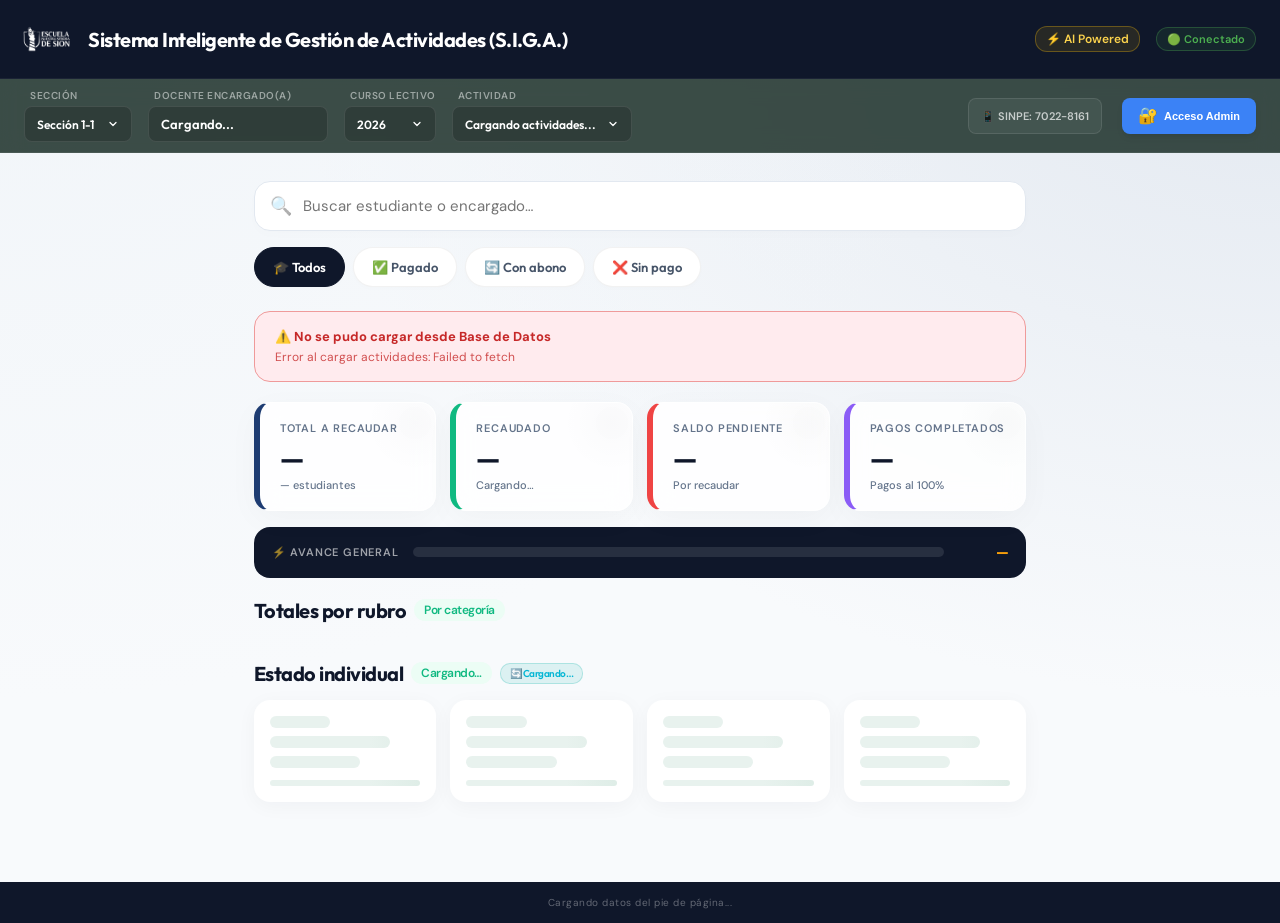
==== index.html @ 364fced4 "fix: Fix remaining corrupted Spanish strings using wildcard regex" ====
<!DOCTYPE html>
<html lang="es">
<head>
<meta charset="UTF-8">
<meta name="viewport" content="width=device-width, initial-scale=1.0, viewport-fit=cover">
<meta name="theme-color" content="#0f172a">
<title>SIGA — Sistema Inteligente de Gestión de Actividades</title>
<link rel="preconnect" href="https://fonts.googleapis.com">
<link href="https://fonts.googleapis.com/css2?family=Outfit:wght@300;400;500;600;700;800;900&family=DM+Sans:opsz,wght@9..40,400;9..40,500;9..40,600;9..40,700&family=JetBrains+Mono:wght@400;600&display=swap" rel="stylesheet">


<link rel='stylesheet' href='./css/main.css?v=2.0.16'>
<script src='https://accounts.google.com/gsi/client' async defer></script>
<script src='https://cdn.jsdelivr.net/npm/sweetalert2@11'></script>
<script src='./js/main.js?v=2.0.16' defer></script>
</head>
<body>

<!-- TEST MODE BANNER (hidden by default) -->
<div class="test-mode-banner" id="testModeBanner" style="display:none;">
  🧪 MODO PRUEBA ACTIVO — Los comprobantes se analizan pero NO se registran en la Base de Datos
</div>

<!-- COUNTDOWN -->
<div class="countdown-bar" id="countdownBar"></div>


<!-- TWO-TIER HEADER -->
<div class="header-two-tier">
  <!-- TOP BAR: Identity & Status -->
  <div class="header-top-bar">
    <div class="logo-wrap" style="display:flex;align-items:center;gap:10px;">
      <div class="logo-icon"><img src="escudo_white.png" alt="Sión" style="height:64px; object-fit:contain; margin-right:8px;"></div>
      <div style="display:flex; flex-direction:column; justify-content:center;">
        <div class="header-title" style="font-size:20px;font-weight:700;letter-spacing:-0.5px; white-space:nowrap; color:#fff;">Sistema Inteligente de Gestión de Actividades (S.I.G.A.)</div>
        
      </div>
    </div>
    <div class="header-top-right">
      <span class="meta-det" style="font-size:12px; font-weight:600; color:#FCD34D; background:rgba(255, 193, 7, 0.1); padding:4px 10px; border-radius:12px; border:1px solid rgba(255,193,7,0.3);">⚡ AI Powered</span>
      <div class="live-dot-new" id="liveDot" title="Conectado a Supabase">🟢 Conectado</div>
    </div>
  </div>
  </div>

  <!-- BOTTOM BAR: Filters & Action -->
  <div class="header-bottom-bar">
    <div class="filters-wrap">
      <div class="filter-group">
        <label>Sección</label>
        <select id="sagaSeccionSelect" onchange="changeSección(this.value)" class="saga-select">
          <option value="1-1">Sección 1-1</option>
          <option value="1-2">Sección 1-2</option>
          <option value="2-1">Sección 2-1</option>
          <option value="2-2">Sección 2-2</option>
          <option value="3-1">Sección 3-1</option>
          <option value="3-2">Sección 3-2</option>
          <option value="4-1">Sección 4-1</option>
          <option value="4-2">Sección 4-2</option>
          <option value="5-1">Sección 5-1</option>
          <option value="5-2">Sección 5-2</option>
          <option value="6-1">Sección 6-1</option>
          <option value="6-2">Sección 6-2</option>
        </select>
      </div>
      <div class="filter-group">
        <label>Docente Encargado(a)</label>
        <div class="saga-select" style="display:flex; align-items:center; min-width:180px; background:rgba(255,255,255,0.05); color:#fff; border:1px solid rgba(255,255,255,0.1); font-weight:600; font-size:13px; height: 36px; box-sizing: border-box; cursor:default;" id="headerDocenteText">
          Cargando...
        </div>
      </div>
      <div class="filter-group">
        <label>Curso Lectivo</label>
        <select id="sagaAnioSelect" onchange="changeAnio(this.value)" class="saga-select">
          <option value="2026">2026</option>
        </select>
      </div>
      <div class="filter-group">
        <label>Actividad</label>
        <select id="sigaActividadSelect" onchange="changeActividad(this.value)" class="saga-select" style="min-width: 180px;">
          <option value="">Cargando actividades...</option>
        </select>
      </div>
    </div>
    <div class="actions-wrap">
      <div class="sinpe-badge-new">📱 SINPE: 7022-8161</div>
      <button class="admin-btn" id="adminBtn" onclick="openAdminPanel()">
        ⚙️ Admin
        <span class="admin-badge-count" id="adminBadgeCount" style="display:none;">0</span>
      </button>
      <button class="google-login-btn" id="googleLoginBtn" onclick="openLoginModal()" style="display:flex; align-items:center; gap:6px; background:#3b82f6; color:#fff; font-weight:600; padding:0 16px; height:36px; box-sizing:border-box; border-radius:8px; border:none; cursor:pointer; box-shadow:0 4px 6px -1px rgba(0,0,0,0.1); transition:all 0.2s ease; margin-left:8px;">
        <span style="font-size:16px;">🔐</span>
        <span>Acceso Admin</span>
      </button>
    </div>
  </div>
</div>
<!-- MAIN -->
<div class="main">
  <div class="search-bar">
    <span class="search-icon">🔍</span>
    <input type="text" id="searchInput" placeholder="Buscar estudiante o encargado…"
           oninput="onSearch(this.value)" autocomplete="off" autocorrect="off" spellcheck="false">
    <button class="search-clear" id="searchClear" onclick="clearSearch()" aria-label="Borrar">✕</button>
  </div>
  <div class="filter-tabs">
    <div class="tab tab-all active" onclick="setTab('all')" id="tab-all">🎓 Todos</div>
    <div class="tab tab-paid"       onclick="setTab('paid')" id="tab-paid">✅ Pagado</div>
    <div class="tab tab-partial"    onclick="setTab('partial')" id="tab-partial">🔄 Con abono</div>
    <div class="tab tab-pending"    onclick="setTab('pending')" id="tab-pending">❌ Sin pago</div>
  </div>
  <div class="error-banner" id="errorBanner">
    <h4>⚠️ No se pudo cargar desde Base de Datos</h4>
    <p id="errorMsg">Error de conexión.</p>
  </div>
  <div class="kpi-row">
    <div class="kpi-card kpi-total"><div class="kpi-label">Total a recaudar</div><div class="kpi-value" id="kpi-total">—</div><div class="kpi-sub" id="kpi-total-sub">— estudiantes</div></div>
    <div class="kpi-card kpi-received"><div class="kpi-label">Recaudado</div><div class="kpi-value" id="kpi-received">—</div><div class="kpi-sub" id="kpi-pct">Cargando…</div></div>
    <div class="kpi-card kpi-pending"><div class="kpi-label">Saldo pendiente</div><div class="kpi-value" id="kpi-pending">—</div><div class="kpi-sub">Por recaudar</div></div>
    <div class="kpi-card kpi-count"><div class="kpi-label">Pagos completados</div><div class="kpi-value" id="kpi-count">—</div><div class="kpi-sub">Pagos al 100%</div></div>
  </div>
  <div class="progress-banner">
    <div class="progress-label">⚡ Avance general</div>
    <div class="progress-track"><div class="progress-fill" id="mainProgressFill" style="width:0%"></div></div>
    <div class="progress-pct" id="mainProgressPct">—</div>
  </div>
  <!-- BALANCE EGRESOS -->
  <div class="balance-egr-card" id="balanceEgrCard" style="display:none;">
    <div class="balance-egr-header">
      <span class="balance-egr-title" id="balanceEgrTitle">💰 Balance del Festival</span>
      <button class="balance-egr-btn" onclick="openEgresosModal()">📋 Ver detalle</button>
    </div>
    <div class="balance-egr-grid">
      <div class="balance-egr-item"><div class="bei-label">Recaudado</div><div class="bei-val green" id="egr-recaudado">—</div></div>
      <div class="balance-egr-item"><div class="bei-label">Gastado</div><div class="bei-val red" id="egr-gastado">—</div></div>
      <div class="balance-egr-item"><div class="bei-label">Saldo</div><div class="bei-val teal" id="egr-saldo">—</div></div>
    </div>
    <div id="egr-cats-public"></div>
  </div>
  <div class="section-title" style="margin-top:4px;">
    Totales por rubro
    <span class="count-badge" id="rubros-badge">Por categoría</span>
  </div>
  <div id="rubrosGrid" class="rubros-grid"></div>
  <div class="section-title">
    Estado individual
    <span class="count-badge" id="resultCount">Cargando…</span>
    <span class="updated-badge" id="updatedBadge" onclick="loadData()" title="Click para actualizar">🔄 Cargando…</span>
  </div>
  <div class="student-grid" id="studentGrid">
    <div class="skeleton"><div class="skel-line w40"></div><div class="skel-line w80"></div><div class="skel-line w60"></div><div class="skel-bar"></div></div>
    <div class="skeleton"><div class="skel-line w40"></div><div class="skel-line w80"></div><div class="skel-line w60"></div><div class="skel-bar"></div></div>
    <div class="skeleton"><div class="skel-line w40"></div><div class="skel-line w80"></div><div class="skel-line w60"></div><div class="skel-bar"></div></div>
    <div class="skeleton"><div class="skel-line w40"></div><div class="skel-line w80"></div><div class="skel-line w60"></div><div class="skel-bar"></div></div>
  </div>
</div>

<div class="footer" id="footerText">Cargando datos del pie de página...</div>

<!-- STUDENT MODAL -->
<div class="modal-overlay" id="modalOverlay" onclick="closeModalOnBg(event)">
  <div class="modal" id="modal">
    <div class="modal-header">
      <div class="modal-handle"></div>
      <button class="modal-close" onclick="closeModal()">✕</button>
      <div class="modal-num" id="m-num">Estudiante #01</div>
      <div class="modal-name" id="m-name">Nombre</div>
      <div id="m-extra-details" style="font-size:11px;color:rgba(255,255,255,0.7);margin-top:-4px;margin-bottom:6px;display:flex;gap:15px;flex-wrap:wrap;">
        <span id="m-cedula">Cédula: -</span>
        <span id="m-dob">Nacimiento: -</span>
      </div>
      <div class="modal-parents" id="m-parents" style="margin-bottom:14px;">Padres</div>
      <div class="modal-status-row">
        <span class="modal-pill" id="m-pill">Estado</span>
        <span class="modal-pct-text" id="m-pct-text">0%</span>
      </div>
    </div>
    <div class="modal-body" id="modalBody">
      <!-- Tarjeta de Saldo a Favor -->
      <div id="m-excess-card" style="display:none; background:rgba(6,182,212,0.08); border:1.5px solid #fbbf24; border-radius:12px; padding:12px 16px; margin-bottom:16px; align-items:center; gap:12px; box-shadow:0 4px 12px rgba(245,158,11,0.05);">
        <span style="font-size:22px;">💰</span>
        <div style="flex:1;">
          <div style="font-size:11px; font-weight:700; text-transform:uppercase; letter-spacing:0.5px; color:#0891b2; margin-bottom:2px;">Saldo a favor</div>
          <div style="font-family:'Outfit',sans-serif; font-size:16px; font-weight:700; color:#d97706;" id="m-excess-value">₡ 0</div>
        </div>
      </div>
      <div class="amounts-grid">
        <div class="amount-card total-card"><div class="amount-card-label">Cuota Total</div><div class="amount-card-value" id="m-total">₡ 0</div></div>
        <div class="amount-card paid-card"><div class="amount-card-label">Abonado</div><div class="amount-card-value" id="m-paid">₡ 0</div></div>
        <div class="amount-card pend-card"><div class="amount-card-label">Pendiente</div><div class="amount-card-value" id="m-pend">₡ 0</div></div>
      </div>
      <div class="modal-progress-wrap">
        <div class="modal-progress-label"><span>Progreso de pago</span><span id="m-pct-big">0%</span></div>
        <div class="modal-progress-track"><div class="modal-progress-fill" id="m-fill" style="width:0%"></div></div>
      </div>
      <div class="section-subtitle">🏷️ Participación</div>
      <div class="tags-row" id="m-tags"></div>
      <div class="section-subtitle">📊 Desglose de cuota</div>
      <div class="desglose-grid" id="m-desglose"></div>
      <!-- COMMENT -->
      <div class="comment-box" id="m-comment-box" style="display:none;">
        <div class="comment-label">📝 Observación</div>
        <div class="comment-text" id="m-comment-text"></div>
        <textarea class="comment-textarea" id="m-comment-textarea" placeholder="Escribir observación…"></textarea>
        <button class="comment-save-btn" id="m-comment-save-btn" onclick="saveComment()">💾 Guardar observación</button>
      </div>
      <div class="section-subtitle">💳 Historial de abonos</div>
      <div class="payments-list" id="m-payments"></div>
      <!-- UPLOAD SECTION -->
      <div class="upload-section" id="m-upload-section">
        <div class="section-subtitle">📤 Subir comprobante</div>
        <div class="test-toggle">
          <input type="checkbox" id="testModeCheck" onchange="toggleTestMode(this.checked)">
          <label for="testModeCheck">Modo prueba (no registra en SIGA)</label>
        </div>
        <div id="upload-ui">
          <div class="upload-zone" id="uploadZone" onclick="document.getElementById('uploadInput').click()" ondragover="handleDragOver(event)" ondrop="handleDrop(event)">
            <div class="upload-icon">📷</div>
            <div class="upload-text">Tocar para seleccionar imagen</div>
            <div class="upload-sub">JPG, PNG, WEBP, HEIC · Máx 10MB</div>
          </div>
          <input type="file" id="uploadInput" class="upload-input" accept="image/jpeg,image/jpg,image/png,image/webp,image/heic" onchange="handleFileSelect(this)">
          <div class="upload-preview" id="uploadPreview">
            <img id="uploadPreviewImg" src="" alt="Preview">
            <div class="upload-preview-name" id="uploadPreviewName"></div>
          </div>
          <button class="btn-main upload-btn" id="uploadBtn" onclick="uploadComprobante('abono')" style="display:none;margin-top:8px;">
            📤 Registrar como Pago
          </button>
          <button class="btn-main upload-btn" id="uploadDevBtn" onclick="uploadComprobante('devolucion')" style="display:none;margin-top:8px;background:#f59e0b;border-color:#fbbf24;">
            💸 Registrar como Devolución
          </button>
        </div>
        <div id="processing-ui" style="display:none;">
          <div class="processing-box">
            <div class="processing-spinner">⚙️</div>
            <div class="processing-title">Procesando comprobante…</div>
            <div id="processing-steps"></div>
          </div>
        </div>
        <div id="result-ui" style="display:none;"></div>
      </div>
      <!-- BUTTONS -->
      <div id="m-btn-paid-complete" class="btn-paid-complete" style="display:none;">✅ Pago completado — gracias</div>
      <div id="m-btn-in-review" class="btn-in-review" style="display:none;">⏳ Comprobante en revisión…</div>
      <button class="btn-main" id="m-whatsapp" onclick="sendWhatsApp()" style="display:none;">
        📱 Copiar mensaje de recordatorio para WhatsApp
      </button>
    </div>
  </div>
</div>

<!-- ADMIN PANEL -->
<div class="admin-panel-overlay" id="adminPanelOverlay">
  <div class="admin-panel">
    <div class="admin-panel-header">
      <button class="admin-panel-close" onclick="closeAdminPanel()">✕</button>
      <div class="admin-panel-title">Panel de Administración</div>
      <div class="admin-panel-sub" id="adminUserEmail">Festival Sión 2026</div>
      
      <div class="admin-tabs" style="display:flex; flex-wrap:wrap; gap:5px; justify-content:center; margin-bottom:20px;">
        <div class="admin-tab active" onclick="setAdminTab('pending')" id="atab-pending" style="padding:8px 12px; font-size:12px;">📋 Pendientes <span id="pending-count-badge"></span></div>
        <div class="admin-tab" onclick="setAdminTab('history')" id="atab-history" style="padding:8px 12px; font-size:12px;">📖 Historial</div>
        <div class="admin-tab" onclick="setAdminTab('reports')" id="atab-reports" style="padding:8px 12px; font-size:12px;">📊 Resumen/Ingresos</div>
        <div class="admin-tab" onclick="setAdminTab('rejected')" id="atab-rejected" style="padding:8px 12px; font-size:12px;">❌ Rechazados</div>
        <div class="admin-tab" onclick="setAdminTab('egresos')" id="atab-egresos" style="padding:8px 12px; font-size:12px;">💸 Egresos</div>
        <div class="admin-tab" onclick="setAdminTab('settings')" id="atab-settings" style="padding:8px 12px; font-size:12px; background:#4a148c; color:white;">⚙️ Config. Actividades</div>
      </div>
  
    </div>
    <div class="admin-panel-body">
      <div id="admin-pending-view">
        <div id="auto-approved-section"></div>
        <div id="pending-list"><div class="admin-loading"><div class="admin-dots"><span></span><span></span><span></span></div></div></div>
      </div>
      <div id="admin-history-view" style="display:none;">
        <div id="history-list"><div class="admin-loading"><div class="admin-dots"><span></span><span></span><span></span></div></div></div>
      </div>
      
      <div id="admin-reports-view" style="display:none;">
        <div class="kpi-container" style="display:flex; gap:10px; margin-bottom:20px; flex-wrap:wrap;">
           <div style="flex:1; background:var(--bg-card); padding:15px; border-radius:10px; border-left:4px solid #4CAF50; text-align:center;">
             <div style="font-size:11px; color:#aaa;">Total Recaudado</div>
             <div id="kpi-recaudado" style="font-size:20px; font-weight:bold; color:#4CAF50;">₡0</div>
           </div>
           <div style="flex:1; background:var(--bg-card); padding:15px; border-radius:10px; border-left:4px solid #FF9800; text-align:center;">
             <div style="font-size:11px; color:#aaa;">Total Pendiente</div>
             <div id="kpi-pendiente" style="font-size:20px; font-weight:bold; color:#FF9800;">₡0</div>
           </div>
           <div style="flex:1; background:var(--bg-card); padding:15px; border-radius:10px; border-left:4px solid #F44336; text-align:center;">
             <div style="font-size:11px; color:#aaa;">Total Egresos</div>
             <div id="kpi-egresos" style="font-size:20px; font-weight:bold; color:#F44336;">₡0</div>
           </div>
        </div>
        <div class="section-title">📊 Reportes Detallados</div>
  
        <div id="reports-content"></div>
      </div>
      <div id="admin-rejected-view" style="display:none;">
        <div id="rejected-list"></div>
      </div>
      <div id="admin-egresos-view" style="display:none;">
        <div id="egresos-admin-content"></div>
      </div>
      <div id="admin-bulk-view" style="display:none; padding: 20px;">
        <h3 style="margin-top:0;color:#fff;">📥 Carga Masiva de Alumnos (SAGA)</h3>
        <p style="color:#aaa;font-size:13px;margin-bottom:15px;line-height:1.4;">
          Copia las columnas de tu Excel de estudiantes y pégalas en el cuadro de texto. El sistema detectará automáticamente el Número de lista, Nombre, Género (niño/niña) y si tiene hermanos (sí/no).
        </p>
        <div style="margin-bottom:15px;">
          <textarea id="bulkImportText" placeholder="Ejemplo de formato:&#10;1	Alvarado Guevara, Miguel	niño	no&#10;2	Mora, María	niña	sí" style="width:100%;height:150px;background:#151515;color:#fff;border:1px solid #333;border-radius:6px;padding:10px;font-family:monospace;font-size:12px;outline:none;resize:vertical;"></textarea>
        </div>
        <div style="display:flex;gap:10px;margin-bottom:20px;">
          <button class="btn btn-success" onclick="parseBulkStudents()" style="background:#28a745;color:#fff;padding:0 16px; height:36px; box-sizing:border-box;border:none;border-radius:6px;cursor:pointer;font-weight:bold;font-size:13px;">👁️ Procesar Lista</button>
          <button class="btn btn-secondary" onclick="document.getElementById('bulkImportText').value=''; document.getElementById('bulkPreviewContainer').style.display='none';" style="background:#555;color:#fff;padding:0 16px; height:36px; box-sizing:border-box;border:none;border-radius:6px;cursor:pointer;font-weight:bold;font-size:13px;">Limpiar</button>
        </div>
        
        <div id="bulkPreviewContainer" style="display:none;">
          <h4 style="color:#fff;margin-top:0;margin-bottom:10px;">Estudiantes Detectados (<span id="bulkCountSpan">0</span>)</h4>
          <div style="max-height:200px;overflow-y:auto;border:1px solid #333;border-radius:6px;background:#111;margin-bottom:15px;">
            <table style="width:100%;border-collapse:collapse;color:#fff;font-size:12px;text-align:left;">
              <thead>
                <tr style="background:#222;border-bottom:1px solid #333;">
                  <th style="padding:6px 10px;">N°</th>
                  <th style="padding:6px 10px;">Nombre</th>
                  <th style="padding:6px 10px;">Género</th>
                  <th style="padding:6px 10px;">Hermano</th>
                </tr>
              </thead>
              <tbody id="bulkPreviewTbody"></tbody>
            </table>
          </div>
          <button class="btn btn-success" onclick="submitBulkImport()" style="background:#007bff;color:#fff;padding:10px 20px;border:none;border-radius:6px;cursor:pointer;font-weight:bold;font-size:14px;width:100%;">💾 Confirmar y Registrar en SAGA</button>
        </div>
      </div>
      
      <!-- CRONOGRAMA EDITOR VIEW -->
      <div id="admin-milestones-view" style="display:none; padding: 20px; color:#2c3e50;">
        <h3 style="margin-top:0;color:#0f172a;font-family:'Outfit',sans-serif;font-weight:700;">🎪 Configurar Cronograma (Cintillo Rojo)</h3>
        <p style="color:#64748b;font-size:13px;margin-bottom:15px;line-height:1.4;">
          Configura los hitos y fechas límite de cuenta regresiva para esta actividad. Si la lista está vacía o todos los hitos están en el pasado, el cintillo rojo se ocultará automáticamente.
        </p>
        <div id="milestonesEditorContainer" style="display:flex;flex-direction:column;gap:10px;margin-bottom:20px;"></div>
        <button class="btn-main" onclick="addMilestoneRow()" style="background:#0f172a;color:#fff;border:none;border-radius:10px;padding:0 16px; height:36px; box-sizing:border-box;cursor:pointer;font-weight:bold;font-size:13px;display:inline-flex;align-items:center;gap:6px;min-height:auto;width:auto;margin-bottom:20px;">➕ Agregar Hito</button>
        <button class="btn-main" onclick="saveMilestones()" style="background:#10b981;color:#fff;border:none;border-radius:10px;padding:12px;cursor:pointer;font-weight:bold;font-size:14px;width:100%;">💾 Guardar Cambios en Base de Datos</button>
      </div>
      
      <!-- AJUSTES (SETTINGS) VIEW -->
      <div id="admin-settings-view" style="display:none; padding: 20px; color:#2c3e50; font-family:'DM Sans',sans-serif;">
        <h3 style="margin-top:0;color:#0f172a;font-family:'Outfit',sans-serif;font-weight:700;margin-bottom:10px;">⚙️ Ajustes del Sistema</h3>
        <p style="color:#64748b;font-size:13px;margin-bottom:20px;line-height:1.4;">
          Configura y crea nuevas secciones de alumnos o da de alta actividades con cuotas personalizadas.
        </p>
        
        <div style="display:grid; grid-template-columns:1fr; gap:24px; margin-bottom:20px;">
          
          <!-- TARJETA SECCIONES -->
          <div style="background:#fff; border:1px solid #e2e8f0; border-radius:16px; padding:20px; box-shadow:0 4px 12px rgba(15,23,42,0.02);">
            <h4 style="margin-top:0;color:#0f172a;font-family:'Outfit',sans-serif;font-weight:700;margin-bottom:15px;display:flex;align-items:center;gap:8px;">🏫 Crear o Actualizar Sección</h4>
            
            <div style="display:flex; flex-direction:column; gap:12px;">
              <div style="display:grid; grid-template-columns:1fr 1fr; gap:12px;">
                <div style="display:flex; flex-direction:column; gap:4px;">
                  <label style="font-size:11px; font-weight:600; color:#475569; text-transform:uppercase;">Nombre Sección</label>
                  <input type="text" id="set-sec-nombre" placeholder="Ej: 1-3" style="padding:10px; border:1px solid #e2e8f0; border-radius:10px; font-size:13px; outline:none;">
                </div>
                <div style="display:flex; flex-direction:column; gap:4px;">
                  <label style="font-size:11px; font-weight:600; color:#475569; text-transform:uppercase;">Año Escolar</label>
                  <select id="set-sec-year" style="padding:10px; border:1px solid #e2e8f0; border-radius:10px; font-size:13px; outline:none; background:white;"></select>
                </div>
              </div>
              
              <div style="display:flex; flex-direction:column; gap:4px;">
                <label style="font-size:11px; font-weight:600; color:#475569; text-transform:uppercase;">Nombre completo del Docente</label>
                <input type="text" id="set-sec-docente" placeholder="Ej: '+currentDocente+'" style="padding:10px; border:1px solid #e2e8f0; border-radius:10px; font-size:13px; outline:none;">
              </div>
              
              <div style="display:grid; grid-template-columns:1fr 1fr; gap:12px;">
                <div style="display:flex; flex-direction:column; gap:4px;">
                  <label style="font-size:11px; font-weight:600; color:#475569; text-transform:uppercase;">SINPE Principal</label>
                  <input type="text" id="set-sec-sinpe-p" placeholder="8 dígitos" style="padding:10px; border:1px solid #e2e8f0; border-radius:10px; font-size:13px; outline:none;">
                </div>
                <div style="display:flex; flex-direction:column; gap:4px;">
                  <label style="font-size:11px; font-weight:600; color:#475569; text-transform:uppercase;">SINPE Secundario (Opcional)</label>
                  <input type="text" id="set-sec-sinpe-s" placeholder="8 dígitos" style="padding:10px; border:1px solid #e2e8f0; border-radius:10px; font-size:13px; outline:none;">
                </div>
              </div>
              
              <div style="display:flex; flex-direction:column; gap:4px;">
                <label style="font-size:11px; font-weight:600; color:#475569; text-transform:uppercase;">Titular de la cuenta</label>
                <input type="text" id="set-sec-sinpe-titular" placeholder="Ej: María Mora" style="padding:10px; border:1px solid #e2e8f0; border-radius:10px; font-size:13px; outline:none;">
              </div>
              
              <button class="btn-main" onclick="saveSección()" style="background:#0f172a; color:#fff; border:none; border-radius:10px; padding:12px; cursor:pointer; font-weight:bold; font-size:13px; margin-top:8px; width:100%;">💾 Guardar Sección</button>
            </div>
          </div>
          
          <!-- TARJETA ACTIVIDADES -->
          <div style="background:#fff; border:1px solid #e2e8f0; border-radius:16px; padding:20px; box-shadow:0 4px 12px rgba(15,23,42,0.02);">
            <h4 style="margin-top:0;color:#0f172a;font-family:'Outfit',sans-serif;font-weight:700;margin-bottom:15px;display:flex;align-items:center;gap:8px;">🎉 Crear Nueva Actividad</h4>
            
            <div style="display:flex; flex-direction:column; gap:12px;">
              <div style="display:grid; grid-template-columns:1fr 1fr; gap:12px;">
                <div style="display:flex; flex-direction:column; gap:4px;">
                  <label style="font-size:11px; font-weight:600; color:#475569; text-transform:uppercase;">Nombre de Actividad</label>
                  <input type="text" id="set-act-nombre" placeholder="Ej: Festival Sión 2027" style="padding:10px; border:1px solid #e2e8f0; border-radius:10px; font-size:13px; outline:none;">
                </div>
                <div style="display:flex; flex-direction:column; gap:4px;">
                  <label style="font-size:11px; font-weight:600; color:#475569; text-transform:uppercase;">Año Escolar</label>
                  <select id="set-act-year" style="padding:10px; border:1px solid #e2e8f0; border-radius:10px; font-size:13px; outline:none; background:white;"></select>
                </div>
              </div>
              
              <div style="display:flex; flex-direction:column; gap:6px;">
                <label style="font-size:11px; font-weight:600; color:#475569; text-transform:uppercase;">Asociación</label>
                <div style="display:flex; gap:16px; font-size:13px;">
                  <label style="display:flex; align-items:center; gap:6px; cursor:pointer;">
                    <input type="radio" name="set-act-asoc" value="global" checked onclick="toggleActAsoc('global')"> Global (Todas las secciones)
                  </label>
                  <label style="display:flex; align-items:center; gap:6px; cursor:pointer;">
                    <input type="radio" name="set-act-asoc" value="seccion" onclick="toggleActAsoc('seccion')"> Específica de una sección
                  </label>
                </div>
              </div>
              
              <div id="set-act-seccion-wrap" style="display:none; flex-direction:column; gap:4px;">
                <label style="font-size:11px; font-weight:600; color:#475569; text-transform:uppercase;">Seleccionar Sección</label>
                <select id="set-act-seccion" style="padding:10px; border:1px solid #e2e8f0; border-radius:10px; font-size:13px; outline:none; background:white;"></select>
              </div>
              
              <div style="display:flex; flex-direction:column; gap:6px;">
                <label style="font-size:11px; font-weight:600; color:#475569; text-transform:uppercase;">Esquema de Cobro</label>
                <div style="display:flex; gap:16px; font-size:13px;">
                  <label style="display:flex; align-items:center; gap:6px; cursor:pointer;">
                    <input type="radio" name="set-act-cobro" value="unica" checked onclick="toggleActCobroScheme('unica')"> Cuota Única (Monto fijo)
                  </label>
                  <label style="display:flex; align-items:center; gap:6px; cursor:pointer;">
                    <input type="radio" name="set-act-cobro" value="desglose" onclick="toggleActCobroScheme('desglose')"> Desglose Detallado de Rubros
                  </label>
                </div>
              </div>
              
              <!-- PANEL CUOTA UNICA -->
              <div id="cobro-unica-panel" style="display:block; background:#f8fafc; padding:15px; border-radius:12px; border:1px solid #e2e8f0;">
                <div style="display:flex; flex-direction:column; gap:4px;">
                  <label style="font-size:11px; font-weight:600; color:#475569; text-transform:uppercase;">Monto Único (₡)</label>
                  <input type="number" id="set-act-monto-unico" placeholder="Ej: 15000" style="padding:10px; border:1px solid #e2e8f0; border-radius:10px; font-size:13px; outline:none;">
                </div>
              </div>
              
              <!-- PANEL DESGLOSE RUBROS -->
              <div id="cobro-desglose-panel" style="display:none; background:#f8fafc; padding:15px; border-radius:12px; border:1px solid #e2e8f0;">
                <label style="font-size:11px; font-weight:600; color:#475569; text-transform:uppercase; display:block; margin-bottom:8px;">Rubros de Cobro Detallados</label>
                <div id="settingsRubrosContainer" style="margin-bottom:12px;"></div>
                <button type="button" class="btn-main" onclick="addSettingsRubroRow()" style="background:#0f172a; color:#fff; border:none; border-radius:8px; padding:6px 12px; cursor:pointer; font-weight:bold; font-size:12px; display:inline-flex; align-items:center; gap:4px; min-height:auto; width:auto;">➕ Agregar Rubro</button>
              </div>
              
              <button class="btn-main" onclick="saveActividad()" style="background:#10b981; color:#fff; border:none; border-radius:10px; padding:12px; cursor:pointer; font-weight:bold; font-size:13px; margin-top:8px; width:100%;">🚀 Crear Actividad</button>
            </div>
          </div>
          
        </div>
      </div>

      <!-- ASISTENTE IA VIEW -->
      <div id="admin-assistant-view" style="display:none; padding: 20px; color:#0f172a; font-family:'DM Sans',sans-serif;">
        <h3 style="margin-top:0;color:#0f172a;font-family:'Outfit',sans-serif;font-weight:700;display:flex;align-items:center;gap:8px;">💬 Asistente Financiero SIGA AI</h3>
        <p style="color:#64748b;font-size:13px;margin-bottom:15px;line-height:1.4;">
          Pregúntale a SIGA AI cualquier detalle sobre los pagos, saldos a favor, egresos o el estado general de las finanzas de esta sección.
        </p>
        
        <!-- Sugerencias -->
        <div style="display:flex;gap:8px;flex-wrap:wrap;margin-bottom:15px;">
          <button class="btn-quick-question" onclick="askAssistant('Dame un resumen ejecutivo de las finanzas de esta sección')" style="background:#f1f5f9;border:1px solid #cbd5e1;border-radius:18px;padding:6px 12px;font-size:12px;cursor:pointer;color:#334155;font-weight:600;transition:all 0.2s;">📊 Resumen Ejecutivo</button>
          <button class="btn-quick-question" onclick="askAssistant('¿Qué estudiantes tienen saldo a favor y de cuánto es?')" style="background:#f1f5f9;border:1px solid #cbd5e1;border-radius:18px;padding:6px 12px;font-size:12px;cursor:pointer;color:#334155;font-weight:600;transition:all 0.2s;">💰 Saldos a Favor</button>
          <button class="btn-quick-question" onclick="askAssistant('¿Cuáles son los egresos más representativos y la caja libre?')" style="background:#f1f5f9;border:1px solid #cbd5e1;border-radius:18px;padding:6px 12px;font-size:12px;cursor:pointer;color:#334155;font-weight:600;transition:all 0.2s;">💸 Egresos y Caja</button>
        </div>

        <div id="chatHistory" style="height:350px;overflow-y:auto;border:1px solid #e2e8f0;border-radius:12px;background:#ffffff;padding:15px;margin-bottom:15px;display:flex;flex-direction:column;gap:12px;">
          <div style="background:#f1f5f9;padding:10px 14px;border-radius:12px;max-width:85%;align-self:flex-start;font-size:13px;line-height:1.4;">
            ¡Hola! Soy <b>SIGA AI</b>. Estoy conectada a la base de datos de Supabase de esta sección y actividad. ¿En qué te puedo ayudar hoy?
          </div>
        </div>
        
        <div style="display:flex;gap:8px;">
          <input type="text" id="assistantInput" placeholder="Escribe tu consulta aquí..." onkeydown="if(event.key==='Enter') sendAssistantMessage()" style="flex:1;padding:12px 16px;border:1px solid #cbd5e1;border-radius:12px;font-size:13px;outline:none;font-family:inherit;background:#fff;color:#0f172a;">
          <button onclick="sendAssistantMessage()" style="background:#0f172a;color:#fff;border:none;border-radius:12px;padding:0 20px;cursor:pointer;font-weight:bold;font-size:13px;transition:all 0.2s;">Enviar</button>
        </div>
      </div>
    </div>
  </div>
</div>

<!-- JUSTIFY MODAL -->
<div class="justify-overlay" id="justifyOverlay">
  <div class="justify-box">
    <div class="justify-title" id="justifyTitle">Justificación requerida</div>
    <div class="justify-sub" id="justifySub">Por favor explicá el motivo de esta acción.</div>
    <textarea class="justify-textarea" id="justifyText" placeholder="Escribe aquí la justificación…"></textarea>
    <div class="justify-actions">
      <button class="justify-cancel" onclick="closeJustify()">Cancelar</button>
      <button class="justify-confirm" id="justifyConfirm">Confirmar</button>
    </div>
  </div>
</div>

<!-- EDIT RUBRO MODAL -->
<div class="justify-overlay" id="editRubroOverlay" style="display:none; z-index: 9005;">
  <div class="justify-box" style="max-width: 440px; background: rgba(255,255,255,0.98); border: 1px solid rgba(0,0,0,0.1); border-radius: 24px; box-shadow: 0 30px 60px rgba(15,23,42,0.15); display: block;">
    <div class="justify-title" id="editRubroTitle" style="font-family:'Outfit',sans-serif; font-weight:800; font-size:20px; color:#0f172a; letter-spacing:-0.5px;">Ajustar Cobro</div>
    <div class="justify-sub" id="editRubroSub" style="font-size:12px; color:#64748b; margin-top:4px;">Ajustes personalizados de cobro para el estudiante.</div>
    
    <div style="display:flex; flex-direction:column; gap:14px; margin: 20px 0; text-align: left; font-family:'DM Sans',sans-serif;">
      
      <!-- PARTICIPACION SWITCH -->
      <label style="display:flex; align-items:center; gap:8px; font-weight:700; font-size:13px; color:#1e293b; cursor:pointer; background:#f8fafc; padding:10px 14px; border-radius:12px; border:1px solid #e2e8f0; user-select:none;">
        <input type="checkbox" id="editRubroParticipa" onchange="toggleEditRubroFields()" style="width:16px; height:16px; accent-color:#0f172a; cursor:pointer;">
        ¿Participa en este cobro / cuota?
      </label>
      
      <!-- FORM FIELDS WRAP -->
      <div id="editRubroFormFields" style="display:flex; flex-direction:column; gap:12px;">
        
        <div style="display:flex; flex-direction:column; gap:4px;">
          <label style="font-size:10px; font-weight:700; color:#64748b; text-transform:uppercase; letter-spacing:0.5px;">Monto Unitario (₡)</label>
          <input type="number" id="editRubroMonto" placeholder="Ej: 10000" style="padding:10px 14px; border:1px solid #e2e8f0; border-radius:12px; font-size:13px; outline:none; background:#fff; color:#0f172a; transition:all 0.2s;">
        </div>
        
        <div style="display:flex; flex-direction:column; gap:4px;">
          <label style="font-size:10px; font-weight:700; color:#64748b; text-transform:uppercase; letter-spacing:0.5px;">Cantidad</label>
          <input type="number" id="editRubroCantidad" min="1" value="1" style="padding:10px 14px; border:1px solid #e2e8f0; border-radius:12px; font-size:13px; outline:none; background:#fff; color:#0f172a; transition:all 0.2s;">
          <span style="font-size:11px; color:#64748b; line-height:1.3; margin-top:2px;">(Ej: 2 si solicitó una cuota adicional para un familiar o abuelo)</span>
        </div>

        <div style="display:flex; flex-direction:column; gap:4px;" id="editRubroTallaWrap">
          <label style="font-size:10px; font-weight:700; color:#64748b; text-transform:uppercase; letter-spacing:0.5px;">Talla</label>
          <input type="text" id="editRubroTalla" placeholder="Ej: M, L, 8" style="padding:10px 14px; border:1px solid #e2e8f0; border-radius:12px; font-size:13px; outline:none; background:#fff; color:#0f172a; transition:all 0.2s;">
        </div>
        
      </div>
      
      <!-- JUSTIFICACION -->
      <div style="display:flex; flex-direction:column; gap:4px;">
        <label style="font-size:10px; font-weight:700; color:#64748b; text-transform:uppercase; letter-spacing:0.5px;">Justificación (Obligatoria)</label>
        <textarea id="editRubroJustificacion" placeholder="Ej: No asiste al evento / Solicitó kit extra para el abuelo" style="padding:10px 14px; border:1px solid #e2e8f0; border-radius:12px; font-size:13px; height:60px; outline:none; font-family:inherit; resize:none; background:#fff; color:#0f172a; transition:all 0.2s;"></textarea>
      </div>
      
    </div>
    
    <div class="justify-actions" style="display:flex; gap:10px; justify-content:flex-end;">
      <button class="justify-cancel" onclick="closeEditRubroModal()" style="padding:10px 16px; border-radius:12px; font-size:13px; font-weight:600; cursor:pointer; background:#f1f5f9; border:none; color:#475569; transition:all 0.2s;">Cancelar</button>
      <button class="justify-confirm" id="editRubroConfirmBtn" onclick="submitEditRubro()" style="padding:10px 16px; border-radius:12px; font-size:13px; font-weight:600; cursor:pointer; background:#10b981; border:none; color:#fff; transition:all 0.2s;">Guardar Cambios</button>
    </div>
  </div>
</div>

<!-- IMAGE VIEWER -->
<div class="img-viewer-overlay" id="imgViewerOverlay" onclick="closeImgViewer(event)">
  <div class="img-viewer-box">
    <button class="img-viewer-close" onclick="closeImgViewerDirect()">✕</button>
    <div class="img-viewer-info" id="imgViewerInfo">
      <div class="img-viewer-info-title">📋 Datos del comprobante</div>
      <div class="img-viewer-info-grid" id="imgViewerInfoGrid"></div>
      <div class="img-viewer-flags" id="imgViewerFlags"></div>
    </div>
    <div class="img-viewer-loading" id="imgViewerLoading">⏳ Cargando imagen…</div>
    <img class="img-viewer-img" id="imgViewerImg" src="" alt="Comprobante" style="display:none;" onload="imgLoaded()" onerror="imgError()">
    <div class="img-viewer-name" id="imgViewerName"></div>
    <a class="img-viewer-open-btn" id="imgViewerExternal" href="#" target="_blank" rel="noopener">↗️ Abrir en Drive</a>
  </div>
</div>

<!-- GOOGLE SIGN IN -->
<div id="g_id_onload"
     data-client_id="788989901068-hs787j085opuvmocifqt4jcgtuum5vmd.apps.googleusercontent.com"
     
     data-auto_prompt="false">
</div>

<!-- MODAL DE LOGIN -->
<div class="login-overlay" id="loginModalOverlay" onclick="if(event.target===this)closeLoginModal()">
  <div class="login-box">
    <button class="login-close" onclick="closeLoginModal()">×</button>
    <div class="login-header">
      <img src="escudo_color.png" class="login-logo" alt="SIGA">
      <div class="login-title">Acceso Administrativo</div>
      <div class="login-sub">Ingresa tus credenciales de SIGA</div>
    </div>
    <div class="login-form">
      <div class="login-field">
        <label for="loginUsername">Usuario o Correo</label>
        <input type="text" id="loginUsername" placeholder="Ej: malvarado" autocomplete="username">
      </div>
      <div class="login-field">
        <label for="loginPassword">Contraseña</label>
        <input type="password" id="loginPassword" placeholder="••••••••" autocomplete="current-password">
      </div>
      <button class="login-btn-submit" onclick="submitPasswordLogin()">Entrar</button>
    </div>
    <div class="login-divider">o también</div>
    <button class="login-btn-google" onclick="triggerGoogleLoginDirect()">
      <svg viewBox="0 0 24 24"><path fill="#EA4335" d="M12.24 10.285V14.4h6.887c-.648 2.41-2.519 4.114-5.136 4.114A5.99 5.99 0 0 1 8 12.5c0-3.31 2.69-6 6-6 1.496 0 2.859.549 3.9 1.455l3.08-3.08A9.97 9.97 0 0 0 14 2.5C8.477 2.5 4 6.977 4 12.5S8.477 22.5 14 22.5c5.523 0 10-4.477 10-10 0-.727-.082-1.432-.24-2.115H12.24Z"/></svg>
      Acceder con Google
    </button>
  </div>
</div>



<!-- MODAL EGRESOS PÚBLICO -->
<div class="egr-modal-overlay" id="egresosModalOverlay" onclick="if(event.target===this)closeEgresosModal()">
  <div class="egr-modal">
    <div class="egr-modal-header">
      <span class="egr-modal-title" id="egrModalTitleText">Detalle de Gastos — Sección 1-1 — Festival Sión 2026</span>
      <button class="egr-modal-close" onclick="closeEgresosModal()">×</button>
    </div>
    <div class="egr-modal-body" id="egresosModalBody">
      <div class="admin-loading"><div class="admin-dots"><span></span><span></span><span></span></div></div>
    </div>
  </div>
</div>


<!-- SAGA LOGIN MODAL -->
<div class="modal-overlay" id="loginModal" style="display:none; z-index:9999;">
  <div class="modal-content" style="max-width: 350px;">
    <h3 style="margin-bottom:15px; color:#fff; text-align:center;">Acceso Administrativo</h3>
    <div style="margin-bottom:15px;">
      <label style="display:block; font-size:12px; color:#aaa; margin-bottom:5px;">Correo o Usuario</label>
      <input type="text" id="loginEmail" style="width:100%; padding:10px; background:var(--bg-card); border:1px solid rgba(255,255,255,0.1); border-radius:8px; color:#fff;" placeholder="admin@ejemplo.com">
    </div>
    <div style="margin-bottom:20px;">
      <label style="display:block; font-size:12px; color:#aaa; margin-bottom:5px;">Contraseña</label>
      <input type="password" id="loginPassword" style="width:100%; padding:10px; background:var(--bg-card); border:1px solid rgba(255,255,255,0.1); border-radius:8px; color:#fff;" placeholder="••••••••">
    </div>
    <div style="display:flex; gap:10px;">
      <button onclick="closeLoginModal()" style="flex:1; padding:10px; background:rgba(255,255,255,0.1); border:none; border-radius:8px; color:#fff; cursor:pointer;">Cancelar</button>
      <button onclick="submitLogin()" style="flex:1; padding:10px; background:var(--accent); border:none; border-radius:8px; color:#000; font-weight:bold; cursor:pointer;">Ingresar</button>
    </div>
  </div>
</div>

</div>
</body>
</html>
---- css/main.css ----
:root {
  --forest:#0f172a; /* Slate Navy */
  --green:#10b981; /* Emerald */
  --mid:#059669; /* Medium Emerald */
  --pale:#ecfdf5; /* Light Emerald */
  --gold:#f59e0b; /* Amber */
  --gold2:#fbbf24; /* Amber Light */
  --teal:#06b6d4; /* Cyan */
  --red:#ef4444; /* Rose Red */
  --orange:#f97316; /* Orange */
  --white:#ffffff; 
  --offwhite:#f8fafc; /* Slate Light */
  --gray:#64748b; /* Slate Grey */
  --border:#e2e8f0; /* Soft Border */
  --shadow:0 4px 20px rgba(15,23,42,0.04);
  --shadow-lg:0 16px 40px rgba(15,23,42,0.08);
  --r:16px;
  --safe-top:env(safe-area-inset-top,0px);
  --safe-bottom:env(safe-area-inset-bottom,0px);
}
*,*::before,*::after{box-sizing:border-box;margin:0;padding:0;}
html{-webkit-text-size-adjust:100%;}
body{display:flex;flex-direction:column;margin:0;font-family:"DM Sans",sans-serif;background:radial-gradient(at 0% 0%, #f1f5f9 0, transparent 55%), radial-gradient(at 100% 0%, #e2e8f0 0, transparent 55%), #f8fafc;color:var(--forest);min-height:100vh;overflow-x:hidden;background-attachment:fixed;}

/* HEADER */
.header{background:var(--forest);position:sticky;top:0;z-index:200;box-shadow:0 2px 20px rgba(0,0,0,.3);padding-top:var(--safe-top);}
.header-inner{display:flex;align-items:center;justify-content:space-between;padding:12px 20px;max-width:1400px;margin:0 auto;gap:12px;}
.logo-wrap{display:flex;align-items:center;gap:15px;}
.logo-icon{width:54px;height:54px;display:flex;align-items:center;justify-content:center;flex-shrink:0;}
.logo-icon img{width:100%;height:100%;object-fit:contain;}
.header-title{font-family:"Outfit",sans-serif;font-size:18px;font-weight:800;letter-spacing:-0.5px;color:#fff;line-height:1.15;max-width:320px;}
.header-title span{display:block;font-family:"DM Sans",sans-serif;font-size:10px;font-weight:400;color:rgba(255,255,255,.50);letter-spacing:1px;text-transform:uppercase;margin-top:1px;}
.header-meta{font-size:10px;color:rgba(255,255,255,.50);text-align:right;line-height:1.7;}
@media(max-width:400px){.header-meta .meta-det{display:none;}}
.sinpe-badge{display:inline-block;background:var(--teal);color:#fff;font-weight:700;font-size:11px;padding:2px 9px;border-radius:20px;margin-top:3px;}
.live-dot{display:inline-flex;align-items:center;gap:5px;font-size:10px;color:var(--gold);font-weight:600;letter-spacing:.5px;margin-top:3px;}
.live-dot::before{content:"";width:7px;height:7px;background:var(--teal);border-radius:50%;animation:pulse 2s infinite;}
@keyframes pulse{0%,100%{opacity:1;transform:scale(1);}50%{opacity:.5;transform:scale(.8);}}

/* COUNTDOWN */
.countdown-bar{background:linear-gradient(90deg,#B71C1C,var(--red));padding:6px 20px;text-align:center;font-size:11px;font-weight:700;color:#fff;letter-spacing:.5px;}
.countdown-bar span{font-family:"JetBrains Mono",monospace;font-size:13px;}
.countdown-bar.urgent{animation:urgentPulse 1s infinite;}
@keyframes urgentPulse{0%,100%{opacity:1;}50%{opacity:.7;}}

/* ADMIN BUTTON IN HEADER */
.admin-btn{height:36px;box-sizing:border-box;display:flex;align-items:center;display:none;align-items:center;gap:6px;background:rgba(212,168,75,.2);border:1px solid rgba(212,168,75,.4);color:var(--gold);font-size:11px;font-weight:700;padding:5px 12px;border-radius:20px;cursor:pointer;white-space:nowrap;position:relative;}
.admin-btn.visible{display:flex;}
.admin-badge-count{background:var(--red);color:#fff;border-radius:50%;width:16px;height:16px;font-size:9px;display:flex;align-items:center;justify-content:center;font-weight:700;}
.google-login-btn{display:none;align-items:center;gap:6px;background:rgba(255,255,255,.1);border:1px solid rgba(255,255,255,.2);color:rgba(255,255,255,.7);font-size:11px;font-weight:600;padding:5px 12px;border-radius:20px;cursor:pointer;white-space:nowrap;}
.google-login-btn.visible{display:flex;}

/* SAGA SELECTS IN HEADER */
.saga-select { height: 36px !important; box-sizing: border-box; 
  background: rgba(255,255,255,0.12);
  border: 1px solid rgba(255,255,255,0.25);
  color: #ffffff;
  font-family: "Outfit", sans-serif;
  font-size: 12px;
  font-weight: 600;
  padding: 7px 32px 7px 14px;
  border-radius: 20px;
  cursor: pointer;
  outline: none;
  transition: all 0.25s ease;
  appearance: none;
  -webkit-appearance: none;
  background-image: url("data:image/svg+xml;charset=utf-8,%3Csvg%20xmlns%3D%27http%3A%2F%2Fwww.w3.org%2F2000%2Fsvg%27%20viewBox%3D%270%200%2024%2024%27%20fill%3D%27none%27%20stroke%3D%27white%27%20stroke-width%3D%272.5%27%20stroke-linecap%3D%27round%27%20stroke-linejoin%3D%27round%27%3E%3Cpolyline%20points%3D%276%209%2012%2015%2018%209%27%3E%3C%2Fpolyline%3E%3C%2Fsvg%3E");
  background-repeat: no-repeat;
  background-position: right 12px center;
  background-size: 12px;
}
.saga-select:hover {
  background: rgba(255,255,255,0.18);
  border-color: rgba(255,255,255,0.4);
  box-shadow: 0 0 0 3px rgba(255,255,255,0.05);
}
.saga-select option {
  background: #0f172a;
  color: #fff;
}


/* MAIN */
.main{max-width:1400px;margin:0 auto;padding:20px 16px calc(20px + var(--safe-bottom));}
@media(min-width:600px){.main{padding:24px;}}
@media(min-width:1024px){.main{padding:28px 32px;}}

/* SEARCH */
.search-bar{position:relative;margin-bottom:16px;}
.search-bar input{width:100%;padding:14px 42px 14px 48px;font-family:"DM Sans",sans-serif;font-size:15px;border:1px solid #e2e8f0;border-radius:var(--r);background:#fff;outline:none;color:#0f172a;box-shadow:0 4px 12px rgba(15,23,42,0.01);transition:all .2s ease;-webkit-appearance:none;}
.search-bar input:focus{border-color:#0f172a;box-shadow:0 0 0 4px rgba(15,23,42,0.08);}
.search-icon{position:absolute;left:16px;top:50%;transform:translateY(-50%);font-size:18px;opacity:0.5;pointer-events:none;color:#64748b;}
.search-clear{position:absolute;right:12px;top:50%;transform:translateY(-50%);background:var(--border);border:none;border-radius:50%;width:24px;height:24px;font-size:12px;cursor:pointer;display:none;align-items:center;justify-content:center;color:var(--gray);}
.search-clear.vis{display:flex;}

/* TABS */
.filter-tabs{display:flex;gap:8px;margin-bottom:20px;overflow-x:auto;-webkit-overflow-scrolling:touch;scrollbar-width:none;padding-bottom:4px;}
.filter-tabs::-webkit-scrollbar{display:none;}
.tab{padding:9px 16px;border-radius:30px;font-size:13px;font-weight:600;cursor:pointer;border:2px solid transparent;transition:all .2s;white-space:nowrap;min-height:40px;display:flex;align-items:center;-webkit-tap-highlight-color:transparent;}
.tab {
  padding: 8px 18px;
  border-radius: 30px;
  font-family: "Outfit", sans-serif;
  font-size: 13px;
  font-weight: 600;
  cursor: pointer;
  border: 1px solid rgba(0, 0, 0, 0.05);
  transition: all 0.2s ease;
  display: flex;
  align-items: center;
  gap: 6px;
  box-shadow: 0 2px 5px rgba(0, 0, 0, 0.01);
  background: #ffffff;
  color: #475569;
}
.tab:hover {
  transform: translateY(-1px);
  box-shadow: 0 4px 10px rgba(0, 0, 0, 0.04);
  border-color: rgba(0, 0, 0, 0.08);
}
.tab-all.active {
  background: #0f172a;
  color: #ffffff;
  border-color: #0f172a;
}
.tab-paid.active {
  background: #10b981;
  color: #ffffff;
  border-color: #10b981;
}
.tab-partial.active {
  background: #f97316;
  color: #ffffff;
  border-color: #f97316;
}
.tab-pending.active {
  background: #ef4444;
  color: #ffffff;
  border-color: #ef4444;
}

/* KPIs */
.kpi-row{display:grid;grid-template-columns:1fr 1fr;gap:10px;margin-bottom:16px;}
@media(min-width:760px){.kpi-row{grid-template-columns:repeat(4,1fr);gap:14px;}}
.kpi-card {
  background: rgba(255, 255, 255, 0.85);
  backdrop-filter: blur(12px);
  -webkit-backdrop-filter: blur(12px);
  border: 1px solid rgba(255, 255, 255, 0.5);
  box-shadow: 0 8px 32px rgba(15, 23, 42, 0.03);
  border-radius: var(--r);
  padding: 18px 20px;
  color: #334155;
  position: relative;
  overflow: hidden;
  transition: all 0.25s cubic-bezier(0.4, 0, 0.2, 1);
}
.kpi-card:hover {
  transform: translateY(-4px);
  box-shadow: 0 16px 40px rgba(15, 23, 42, 0.08);
  border-color: rgba(255, 255, 255, 0.8);
}
.kpi-card::before {
  content: "";
  position: absolute;
  top: -30px;
  right: -30px;
  width: 100px;
  height: 100px;
  background: radial-gradient(circle, rgba(15, 23, 42, 0.02) 0%, transparent 70%);
  border-radius: 50%;
}
.kpi-label {
  font-size: 11px;
  font-weight: 600;
  text-transform: uppercase;
  letter-spacing: 0.8px;
  color: #64748b;
  margin-bottom: 8px;
}
.kpi-value {
  font-family: "Outfit", sans-serif;
  font-size: 24px;
  font-weight: 700;
  line-height: 1.1;
  margin-bottom: 4px;
  word-break: break-all;
  color: #0f172a;
}
@media(min-width:500px){.kpi-value{font-size:26px;}}
@media(min-width:760px){.kpi-value{font-size:28px;}}
.kpi-sub {
  font-size: 11px;
  color: #64748b;
  font-weight: 500;
}
.kpi-total { border-left: 6px solid #1e3c72; }
.kpi-received { border-left: 6px solid #10b981; }
.kpi-pending { border-left: 6px solid #ef4444; }
.kpi-count { border-left: 6px solid #8b5cf6; }

/* PROGRESS */
.progress-banner{background:var(--forest);border-radius:var(--r);padding:14px 18px;margin-bottom:20px;display:flex;align-items:center;gap:14px;}
.progress-label{color:rgba(255,255,255,.60);font-size:11px;font-weight:600;letter-spacing:.8px;text-transform:uppercase;white-space:nowrap;}
@media(max-width:400px){.progress-label{display:none;}}
.progress-track{flex:1;height:10px;background:rgba(255,255,255,.10);border-radius:5px;overflow:hidden;}
.progress-fill{height:100%;background:linear-gradient(90deg,var(--gold),var(--gold2));border-radius:5px;transition:width 1s cubic-bezier(.4,0,.2,1);}
.progress-pct{font-family:"JetBrains Mono",monospace;font-size:18px;font-weight:600;color:var(--gold);white-space:nowrap;min-width:50px;text-align:right;}

/* RUBROS */
.section-title{font-family:"Outfit",sans-serif;font-size:20px;font-weight:700;letter-spacing:-0.5px;color:var(--forest);margin-bottom:14px;display:flex;align-items:center;flex-wrap:wrap;gap:8px;}
.count-badge{font-family:"DM Sans",sans-serif;font-size:12px;background:var(--pale);color:var(--green);padding:3px 10px;border-radius:20px;font-weight:600;}
.updated-badge{font-size:10px;background:rgba(31,181,172,.12);color:var(--teal);border:1px solid rgba(31,181,172,.25);padding:3px 9px;border-radius:10px;font-weight:600;cursor:pointer;}
.updated-badge:hover{background:rgba(31,181,172,.20);}
.rubros-grid{display:grid;grid-template-columns:repeat(2,1fr);gap:10px;margin-bottom:24px;}
@media(min-width:600px){.rubros-grid{grid-template-columns:repeat(3,1fr);}}
@media(min-width:900px){.rubros-grid{grid-template-columns:repeat(4,1fr);}}

/* SKELETON */
@keyframes shimmer{0%{background-position:-400px 0;}100%{background-position:400px 0;}}
.skeleton{border-radius:var(--r);overflow:hidden;background:#fff;box-shadow:var(--shadow);padding:16px;}
.skel-line{height:12px;border-radius:6px;background:linear-gradient(90deg,#e8f2ee 25%,#d5e8e0 50%,#e8f2ee 75%);background-size:400px 100%;animation:shimmer 1.5s infinite;margin-bottom:8px;}
.skel-line.w60{width:60%;}.skel-line.w40{width:40%;}.skel-line.w80{width:80%;}
.skel-bar{height:6px;border-radius:3px;background:linear-gradient(90deg,#e8f2ee 25%,#d5e8e0 50%,#e8f2ee 75%);background-size:400px 100%;animation:shimmer 1.5s infinite;margin-top:12px;}

/* ERROR */
.error-banner{background:#FFEBEE;border:1px solid #EF9A9A;border-radius:var(--r);padding:16px 20px;margin-bottom:20px;display:none;}
.error-banner.vis{display:block;}
.error-banner h4{color:#C62828;font-size:13px;margin-bottom:4px;}
.error-banner p{color:#C62828;font-size:12px;opacity:.8;}

/* GRID */
.student-grid{display:grid;grid-template-columns:1fr;gap:10px;margin-bottom:28px;}
@media(min-width:520px){.student-grid{grid-template-columns:repeat(2,1fr);gap:12px;}}
@media(min-width:900px){.student-grid{grid-template-columns:repeat(3,1fr);gap:14px;}}
@media(min-width:1200px){.student-grid{grid-template-columns:repeat(4,1fr);}}
.student-card{background:rgba(255,255,255,0.85);backdrop-filter:blur(8px);-webkit-backdrop-filter:blur(8px);border-radius:var(--r);padding:16px;border:1px solid rgba(0,0,0,0.04);cursor:pointer;transition:all 0.25s cubic-bezier(.4,0,.2,1);box-shadow:0 4px 12px rgba(15,23,42,0.02);-webkit-tap-highlight-color:transparent;}
.student-card:hover{transform:translateY(-3px);box-shadow:0 12px 24px rgba(15,23,42,0.06);border-color:rgba(15,23,42,0.08);}
.student-card:active{transform:scale(.98);}
.student-card.status-paid{border-left:5px solid #10b981;}
.student-card.status-partial{border-left:5px solid #f97316;}
.student-card.status-pending{border-left:5px solid #ef4444;}
.card-header{display:flex;align-items:flex-start;justify-content:space-between;margin-bottom:10px;}
.card-num{width:24px;height:24px;background:#f1f5f9;color:#475569;border-radius:6px;display:flex;align-items:center;justify-content:center;font-size:11px;font-weight:700;flex-shrink:0;}
.status-pill{font-size:10px;font-weight:700;padding:3px 10px;border-radius:20px;text-transform:uppercase;letter-spacing:0.3px;}
.pill-paid{background:#d1fae5;color:#065f46;}.pill-partial{background:#ffedd5;color:#9a3412;}.pill-pending{background:#fee2e2;color:#991b1b;}
.card-name{font-family:"Outfit",sans-serif;font-weight:600;font-size:14px;line-height:1.3;margin:6px 0 2px;color:#0f172a;}
.card-parents{font-size:11px;color:#64748b;margin-bottom:12px;line-height:1.4;font-weight:400;}
.card-amounts{display:grid;grid-template-columns:1fr 1fr;gap:6px;margin-bottom:9px;}
.amount-box{background:#f8fafc;border:1px solid rgba(0, 0, 0, 0.02);border-radius:8px;padding:8px 10px;}
.amount-label{font-size:9px;text-transform:uppercase;letter-spacing:0.5px;color:#64748b;font-weight:600;margin-bottom:3px;}
.amount-val{font-family:"JetBrains Mono",monospace;font-size:12px;font-weight:700;}
.amount-val.paid-val{color:#059669;}.amount-val.pend-val{color:#dc2626;}
.mini-progress{height:6px;background:#f1f5f9;border-radius:3px;overflow:hidden;margin-top:10px;}
.mini-fill{height:100%;border-radius:3px;transition:width .8s ease;}
.fill-paid{background:linear-gradient(90deg,#10b981,#34d399);}
.fill-partial{background:linear-gradient(90deg,#f97316,#fb923c);}
.fill-pending{background:#fca5a5;}
.card-pct{font-size:11px;color:#64748b;font-weight:500;text-align:right;margin-top:6px;}
.card-pending-badge{display:inline-flex;align-items:center;gap:4px;font-size:10px;font-weight:600;background:#fff7ed;color:#c2410c;border:1px solid #fed7aa;padding:3px 9px;border-radius:12px;margin-top:8px;}
.no-results{text-align:center;padding:48px 20px;color:var(--gray);font-size:14px;grid-column:1/-1;}
.no-results .emoji{font-size:36px;margin-bottom:10px;}

/* MODAL */
.modal-overlay{position:fixed;inset:0;background:rgba(10,20,15,.65);backdrop-filter:blur(6px);-webkit-backdrop-filter:blur(6px);z-index:1000;display:flex;align-items:flex-end;justify-content:center;padding:0;opacity:0;pointer-events:none;transition:opacity .25s;}
.modal-overlay.open{opacity:1;pointer-events:all;}
.modal{background:#fff;border-radius:24px 24px 0 0;width:100%;max-width:100%;max-height:92vh;overflow-y:auto;-webkit-overflow-scrolling:touch;box-shadow:0 -8px 40px rgba(0,0,0,.25);transform:translateY(40px);transition:transform .35s cubic-bezier(.34,1.3,.64,1);padding-bottom:var(--safe-bottom);}
.modal-overlay.open .modal{transform:translateY(0);}
.modal-handle{width:40px;height:4px;background:rgba(255,255,255,.35);border-radius:2px;margin:10px auto 0;}
@media(min-width:640px){
  .modal-overlay{align-items:center;padding:20px;}
  .modal{border-radius:24px;max-width:680px;max-height:90vh;transform:scale(.92) translateY(20px);}
  .modal-overlay.open .modal{transform:scale(1) translateY(0);}
  .modal-handle{display:none;}
}
.modal-header{background:var(--forest);padding:20px 20px 18px;border-radius:24px 24px 0 0;position:relative;}
@media(min-width:640px){.modal-header{padding:24px 28px 20px;}}
.modal-close{position:absolute;top:14px;right:14px;width:36px;height:36px;min-width:44px;min-height:44px;background:rgba(255,255,255,.12);border:none;color:#fff;border-radius:50%;cursor:pointer;font-size:16px;display:flex;align-items:center;justify-content:center;transition:background .2s;-webkit-tap-highlight-color:transparent;}
.modal-close:hover{background:rgba(255,255,255,.22);}
.modal-num{font-size:10px;font-weight:700;letter-spacing:2px;text-transform:uppercase;color:var(--gold);margin-bottom:5px;}
.modal-name{font-family:"Outfit",sans-serif;font-size:22px;font-weight:800;letter-spacing:-0.5px;color:#fff;line-height:1.2;margin-bottom:3px;padding-right:44px;}
@media(min-width:640px){.modal-name{font-size:24px;}}
.modal-parents{font-size:12px;color:rgba(255,255,255,.50);margin-bottom:14px;}
.modal-status-row{display:flex;align-items:center;gap:10px;}
.modal-pill{font-size:12px;font-weight:700;padding:4px 12px;border-radius:20px;}
.modal-pill-paid{background:#C8E6C9;color:#1B5E20;}.modal-pill-partial{background:#FFE0B2;color:#E65100;}.modal-pill-pending{background:#FFCDD2;color:#B71C1C;}
.modal-pct-text{font-family:"JetBrains Mono",monospace;font-size:14px;font-weight:600;color:rgba(255,255,255,.65);}
.modal-body{padding:18px 16px 24px;}
@media(min-width:640px){.modal-body{padding:22px 28px 28px;}}
.amounts-grid{display:grid;grid-template-columns:repeat(3,1fr);gap:8px;margin-bottom:20px;}
.amount-card{border-radius:10px;padding:11px 12px;text-align:center;}
.amount-card.total-card{background:var(--pale);}.amount-card.paid-card{background:#E8F5E9;}.amount-card.pend-card{background:#FFEBEE;}
.amount-card-label{font-size:9px;font-weight:700;text-transform:uppercase;letter-spacing:.8px;margin-bottom:5px;color:var(--gray);}
.amount-card-value{font-family:"JetBrains Mono",monospace;font-size:13px;font-weight:700;word-break:break-all;}
@media(min-width:400px){.amount-card-value{font-size:15px;}}
.total-card .amount-card-value{color:var(--forest);}.paid-card .amount-card-value{color:#2E7D32;}.pend-card .amount-card-value{color:var(--red);}
.modal-progress-wrap{margin-bottom:20px;}
.modal-progress-label{display:flex;justify-content:space-between;align-items:center;margin-bottom:7px;}
.modal-progress-label span:first-child{font-size:11px;font-weight:700;text-transform:uppercase;letter-spacing:1px;color:var(--gray);}
.modal-progress-label span:last-child{font-family:"JetBrains Mono",monospace;font-size:15px;font-weight:700;color:var(--green);}
.modal-progress-track{height:12px;background:#E8F2EE;border-radius:6px;overflow:hidden;}
.modal-progress-fill{height:100%;border-radius:6px;transition:width 1s cubic-bezier(.4,0,.2,1);}
.section-subtitle{font-size:11px;font-weight:700;text-transform:uppercase;letter-spacing:1px;color:var(--green);margin-bottom:10px;display:flex;align-items:center;gap:5px;}
.tags-row{display:flex;flex-wrap:wrap;gap:6px;margin-bottom:18px;}
.tag{font-size:11px;font-weight:600;padding:4px 10px;border-radius:6px;display:flex;align-items:center;gap:3px;}
.tag-yes{background:#E8F5E9;color:#2E7D32;}.tag-no{background:#F5F5F5;color:#9E9E9E;text-decoration:line-through;}
.desglose-grid{display:grid;grid-template-columns:1fr;gap:6px;margin-bottom:16px;}
@media(min-width:420px){.desglose-grid{grid-template-columns:repeat(2,1fr);}}
.desglose-item{display:flex;justify-content:space-between;align-items:center;padding:8px 10px;background:#fff;border:1px solid var(--border);border-radius:8px;font-size:12px;}
.desglose-item-name{color:var(--gray);}
.desglose-item-val{font-family:"JetBrains Mono",monospace;font-weight:600;color:var(--forest);}
.desglose-item-edit{background:none;border:none;color:var(--teal);cursor:pointer;font-size:12px;padding:0 4px;display:none;}
.admin-mode .desglose-item-edit{display:inline;}
.admin-mode .comment-box{display:block;}
.admin-mode .comment-text{display:none;}

/* PAYMENTS */
.payments-list{display:flex;flex-direction:column;gap:7px;margin-bottom:18px;}
.payment-row{display:grid;grid-template-columns:30px 1fr auto;grid-template-rows:auto auto;column-gap:10px;row-gap:6px;padding:11px 14px;background:var(--offwhite);border-radius:10px;border-left:3px solid var(--teal);}
.payment-row.full-payment{border-left-color:#4CAF50;background:#F1F8E9;}
.payment-dot{width:30px;height:30px;background:var(--teal);border-radius:50%;display:flex;align-items:center;justify-content:center;color:#fff;font-size:13px;font-weight:700;grid-row:1;grid-column:1;}
.payment-dot.full{background:#4CAF50;}
.payment-info{grid-row:1;grid-column:2;min-width:0;}
.payment-type{font-size:12px;font-weight:700;color:var(--forest);white-space:nowrap;overflow:hidden;text-overflow:ellipsis;}
.payment-date{font-size:10px;color:var(--gray);margin-top:1px;}
.payment-amount{grid-row:1;grid-column:3;font-family:"JetBrains Mono",monospace;font-size:14px;font-weight:700;color:#2E7D32;white-space:nowrap;text-align:right;}
.payment-indented{grid-row:2;grid-column:2/4;}
/* ADMIN ANALYSIS CARD inline */
.abono-analisis{background:#fff;border:1px solid var(--border);border-radius:8px;padding:8px 10px;margin:2px 0 4px;display:grid;grid-template-columns:1fr 1fr;gap:4px 10px;width:100%;}
.abono-analisis-item{font-size:10px;display:flex;flex-direction:column;gap:1px;}
.abono-analisis-label{color:var(--gray);font-size:9px;text-transform:uppercase;letter-spacing:.4px;}
.abono-analisis-val{font-weight:700;color:var(--forest);}
.abono-analisis-score{display:inline-flex;align-items:center;padding:1px 7px;border-radius:8px;font-size:10px;font-weight:700;}
.abono-analisis-score.high{background:#E8F5E9;color:#2E7D32;}
.abono-analisis-score.mid{background:#FFF3E0;color:#E65100;}
.abono-analisis-score.low{background:#FFEBEE;color:#C62828;}
.abono-analisis-decision{font-weight:700;font-size:10px;}
.abono-analisis-flags{grid-column:1/-1;display:flex;flex-wrap:wrap;gap:3px;margin-top:2px;}
.abono-analisis-flag{font-size:9px;padding:1px 6px;border-radius:8px;font-weight:600;}
.abono-af-alt{background:#F3E5F5;color:#7B1FA2;}
.abono-af-dup{background:#FFF3E0;color:#E65100;}
.abono-af-sus{background:#FFEBEE;color:#C62828;}
.payment-dot{width:30px;height:30px;background:var(--teal);border-radius:50%;display:flex;align-items:center;justify-content:center;color:#fff;font-size:13px;flex-shrink:0;margin-top:2px;}
.payment-dot.full{background:#4CAF50;}
.payment-info{flex:1;min-width:0;}
.payment-type{font-size:12px;font-weight:700;color:var(--forest);white-space:nowrap;overflow:hidden;text-overflow:ellipsis;}
.payment-date{font-size:10px;color:var(--gray);}
.payment-right-col{display:flex;flex-direction:column;align-items:flex-end;flex-shrink:0;gap:8px;width:80px;}
.payment-amount{font-family:"JetBrains Mono",monospace;font-size:14px;font-weight:700;color:#2E7D32;white-space:nowrap;text-align:right;width:100%;}
.payment-body{display:flex;gap:8px;margin-top:4px;}
.payment-body-left{flex:1;min-width:0;}
.payment-body-right{display:flex;flex-direction:column;align-items:flex-end;flex-shrink:0;gap:8px;}
.comp-link{display:inline-flex;align-items:center;gap:5px;font-size:11px;font-weight:700;color:var(--teal);text-decoration:none;background:rgba(31,181,172,.12);border:1px solid rgba(31,181,172,.30);padding:0 10px;border-radius:6px;transition:background .2s;height:30px;box-sizing:border-box;}
.comp-link:hover{background:rgba(31,181,172,.22);}
.no-payments{text-align:center;padding:20px;color:var(--gray);font-size:13px;background:#FFF5F5;border-radius:10px;border:1px dashed #FFCDD2;}
.revert-btn{display:none;background:#FFEBEE;border:1px solid #FFCDD2;color:var(--red);font-size:11px;font-weight:700;padding:0 10px;border-radius:6px;cursor:pointer;height:30px;box-sizing:border-box;}
.admin-mode .revert-btn{display:inline-flex;align-items:center;gap:4px;}
.abono-btns{display:flex;align-items:center;gap:8px;margin-top:6px;width:100%;}

/* COMMENT BOX */
.comment-box{background:var(--pale);border-radius:10px;padding:12px;margin-bottom:16px;}
.comment-label{font-size:9px;font-weight:700;text-transform:uppercase;letter-spacing:1px;color:var(--green);margin-bottom:6px;}
.comment-text{font-size:12px;color:var(--forest);line-height:1.5;}
.comment-textarea{width:100%;border:1px solid var(--border);border-radius:8px;padding:8px;font-family:"DM Sans",sans-serif;font-size:12px;resize:vertical;min-height:60px;outline:none;display:none;}
.admin-mode .comment-textarea{display:block;}
.admin-mode .comment-text{display:none;}
.comment-save-btn{display:none;margin-top:6px;padding:7px 14px;background:var(--green);color:#fff;border:none;border-radius:8px;font-size:11px;font-weight:600;cursor:pointer;}
.admin-mode .comment-save-btn{display:inline-block;}

/* UPLOAD SECTION */
.upload-section{margin-bottom:16px;}
.upload-zone{border:2px dashed rgba(46,74,62,.25);border-radius:10px;padding:16px;text-align:center;background:#fff;cursor:pointer;transition:all .2s;}
.upload-zone:hover{border-color:var(--teal);background:rgba(31,181,172,.04);}
.upload-zone.dragover{border-color:var(--teal);background:rgba(31,181,172,.08);}
.upload-icon{font-size:24px;margin-bottom:6px;}
.upload-text{font-size:12px;font-weight:600;color:var(--green);}
.upload-sub{font-size:10px;color:var(--gray);margin-top:2px;}
.upload-input{display:none;}
.upload-preview{margin-top:8px;border-radius:8px;overflow:hidden;border:1px solid var(--border);display:none;}
.upload-preview img{width:100%;max-height:120px;object-fit:cover;display:block;}
.upload-preview-name{font-size:10px;color:var(--gray);padding:4px 8px;background:var(--offwhite);}

/* PROCESSING */
.processing-box{background:#fff;border-radius:10px;padding:14px;text-align:center;border:1px solid var(--border);}
.processing-spinner{font-size:24px;animation:spin 1.5s linear infinite;display:inline-block;margin-bottom:6px;}
@keyframes spin{from{transform:rotate(0deg);}to{transform:rotate(360deg);}}
.processing-title{font-size:12px;font-weight:700;color:var(--forest);margin-bottom:8px;}
.processing-step{font-size:10px;color:var(--gray);padding:3px 0;display:flex;align-items:center;gap:6px;text-align:left;}
.processing-step.done{color:#2E7D32;}
.processing-step.active{color:var(--orange);font-weight:600;}

/* RESULT BOXES */
.result-success{background:#E8F5E9;border:1px solid #A5D6A7;border-radius:10px;padding:12px;text-align:center;margin-bottom:12px;}
.result-success-icon{font-size:24px;margin-bottom:4px;}
.result-success-title{font-size:12px;font-weight:700;color:#1B5E20;margin-bottom:4px;}
.result-data{background:#fff;border-radius:8px;padding:8px 10px;margin-top:8px;text-align:left;}
.result-data-row{display:flex;justify-content:space-between;font-size:10px;padding:2px 0;}
.result-data-label{color:var(--gray);}
.result-data-val{font-weight:700;color:var(--forest);font-family:monospace;}
.result-pending{background:#FFF3E0;border:1px solid #FFCC80;border-radius:10px;padding:12px;text-align:center;margin-bottom:12px;}
.result-pending-icon{font-size:24px;margin-bottom:4px;}
.result-pending-title{font-size:12px;font-weight:700;color:#E65100;margin-bottom:4px;}
.result-error{background:#FFEBEE;border:1px solid #EF9A9A;border-radius:10px;padding:12px;text-align:center;margin-bottom:12px;}
.result-alternate-warning{background:#FFF3E0;border:1px solid #FFCC80;border-radius:8px;padding:8px 12px;font-size:10px;color:#E65100;margin-top:8px;display:none;}

/* BUTTONS */
.btn-main{width:100%;padding:15px;background:var(--forest);color:#fff;border:none;border-radius:10px;font-family:"DM Sans",sans-serif;font-size:14px;font-weight:600;cursor:pointer;transition:background .2s,transform .15s;display:flex;align-items:center;justify-content:center;gap:8px;min-height:52px;-webkit-tap-highlight-color:transparent;margin-bottom:8px;}
.btn-main:hover{background:var(--green);}
.btn-main:active{transform:scale(.97);}
.btn-main.sent{background:#2E7D32;}
.btn-main.upload-btn{background:var(--teal);}
.btn-main.upload-btn:hover{background:#179e96;}
.btn-main.hidden{display:none;}
.btn-paid-complete{background:rgba(46,125,50,.1);color:#2E7D32;border:1px solid #A5D6A7;border-radius:10px;padding:12px;text-align:center;font-size:12px;font-weight:700;margin-bottom:8px;}
.btn-in-review{background:#FFF3E0;color:#E65100;border:1px solid #FFCC80;border-radius:10px;padding:12px;text-align:center;font-size:12px;font-weight:700;margin-bottom:8px;}

/* ADMIN PANEL */
.admin-panel-overlay{position:fixed;inset:0;background:rgba(15,23,42,0.5);backdrop-filter:blur(12px);-webkit-backdrop-filter:blur(12px);z-index:2000;display:flex;align-items:flex-end;justify-content:center;opacity:0;pointer-events:none;transition:opacity .25s;}
.admin-panel-overlay.open{opacity:1;pointer-events:all;}
.admin-panel{background:#fff;border-radius:24px 24px 0 0;width:100%;max-width:100%;max-height:95vh;overflow-y:auto;transform:translateY(40px);transition:transform .35s cubic-bezier(.34,1.3,.64,1);position:relative;}
.admin-panel-overlay.open .admin-panel{transform:translateY(0);}

@media(min-width:768px){
  .admin-panel-overlay{align-items:center;padding:20px;}
  .admin-panel{border-radius:24px;max-width:1040px;width:100%;height:82vh;max-height:82vh;overflow:hidden;display:grid;grid-template-columns:250px 1fr;grid-template-rows:1fr;transform:scale(.92) translateY(20px);}
  .admin-panel-overlay.open .admin-panel{transform:scale(1) translateY(0);}
}

.admin-panel-header{background:var(--forest);padding:20px 20px 16px;border-radius:24px 24px 0 0;position:relative;}
@media(min-width:768px){
  .admin-panel-header{grid-column:1;grid-row:1;border-radius:24px 0 0 24px;display:flex;flex-direction:column;height:100%;padding:28px 20px;border-right:1px solid rgba(255,255,255,0.05);overflow-y:auto;}
}

.admin-panel-close{position:absolute;top:14px;right:14px;width:36px;height:36px;background:rgba(255,255,255,.12);border:none;color:#fff;border-radius:50%;cursor:pointer;font-size:16px;display:flex;align-items:center;justify-content:center;transition:all 0.2s;z-index:2100;}
.admin-panel-close:hover{background:rgba(255,255,255,0.25);transform:scale(1.05);}
@media(min-width:768px){
  .admin-panel-close{top:18px;right:18px;background:#f1f5f9;color:#334155;border:1px solid #e2e8f0;box-shadow:0 2px 8px rgba(0,0,0,0.05);}
  .admin-panel-close:hover{background:#e2e8f0;color:#0f172a;}
}

.admin-panel-title{font-family:"Outfit",sans-serif;font-size:20px;font-weight:800;letter-spacing:-0.5px;color:#fff;margin-bottom:4px;}
.admin-panel-sub{font-size:11px;color:rgba(255,255,255,.5);font-family:"DM Sans",sans-serif;}

.admin-tabs{display:flex;gap:4px;margin-top:12px;overflow-x:auto;-webkit-overflow-scrolling:touch;}
.admin-tabs::-webkit-scrollbar{display:none;}
@media(min-width:768px){
  .admin-tabs{flex-direction:column;gap:6px;margin-top:24px;overflow-x:visible;}
}

.admin-tab{padding:6px 14px;border-radius:20px;font-size:12px;font-weight:600;cursor:pointer;color:rgba(255,255,255,.50);border:1px solid rgba(255,255,255,.15);transition:all 0.2s;white-space:nowrap;display:flex;align-items:center;justify-content:space-between;gap:8px;}
.admin-tab:hover{color:#fff;border-color:rgba(255,255,255,0.4);background:rgba(255,255,255,0.02);}
@media(min-width:768px){
  .admin-tab{padding:10px 14px;border-radius:12px;font-size:13px;border-color:rgba(255,255,255,0.08);background:transparent;}
  .admin-tab:hover{background:rgba(255,255,255,0.05);color:#fff;border-color:rgba(255,255,255,0.15);transform:translateX(2px);}
}
.admin-tab.active{background:var(--gold);color:var(--forest);border-color:var(--gold);}
@media(min-width:768px){
  .admin-tab.active{background:var(--gold);color:var(--forest);border-color:var(--gold);transform:translateX(2px);}
  .admin-tab.active:hover{background:var(--gold2);color:var(--forest);border-color:var(--gold2);}
}

.admin-panel-body{padding:16px;}
@media(min-width:768px){
  .admin-panel-body{grid-column:2;grid-row:1;padding:28px 32px;overflow-y:auto;height:100%;margin-top:40px;}
}

/* PENDING CARDS */
.admin-loading{display:flex;justify-content:center;padding:32px 0;}
@keyframes adminBounce{0%,80%,100%{transform:translateY(0);opacity:.4;}40%{transform:translateY(-8px);opacity:1;}}
.admin-dots{display:flex;gap:7px;align-items:center;}
.admin-dots span{width:9px;height:9px;border-radius:50%;background:var(--teal);display:inline-block;animation:adminBounce 1.1s ease-in-out infinite;}
.admin-dots span:nth-child(2){animation-delay:.15s;}
.admin-dots span:nth-child(3){animation-delay:.3s;}
.pending-card{background:#fff;border-radius:12px;box-shadow:var(--shadow);margin-bottom:12px;overflow:hidden;border-left:4px solid var(--orange);}
.pending-card.suspect{border-left-color:var(--red);}
.pending-card.alternate{border-left-color:#9C27B0;}
.pending-card-header{padding:12px 14px;display:flex;justify-content:space-between;align-items:flex-start;background:var(--offwhite);}
.pending-card-name{font-size:13px;font-weight:700;color:var(--forest);}
.pending-card-meta{font-size:10px;color:var(--gray);margin-top:2px;}
.pending-score{font-family:monospace;font-size:12px;font-weight:700;padding:3px 8px;border-radius:6px;}
.score-high{background:#E8F5E9;color:#2E7D32;}
.score-med{background:#FFF3E0;color:#E65100;}
.score-low{background:#FFEBEE;color:#C62828;}
.pending-card-data{padding:10px 14px;display:grid;grid-template-columns:1fr 1fr;gap:6px;}
.pending-data-item{font-size:11px;}
.pending-data-label{color:var(--gray);margin-bottom:2px;}
.pending-data-val{font-weight:700;color:var(--forest);}
.pending-flags{padding:8px 14px;display:flex;flex-wrap:wrap;gap:4px;}
.flag-badge{font-size:9px;font-weight:700;padding:2px 8px;border-radius:10px;}
.flag-red{background:#FFEBEE;color:#C62828;}
.flag-orange{background:#FFF3E0;color:#E65100;}
.flag-purple{background:#F3E5F5;color:#7B1FA2;}
.pending-card-actions{padding:8px 14px 12px;display:flex;gap:6px;}
.pending-action-btn{flex:1;padding:8px;border-radius:8px;border:none;font-size:11px;font-weight:700;cursor:pointer;display:flex;align-items:center;justify-content:center;gap:4px;}
.btn-approve-p{background:#E8F5E9;color:#2E7D32;}
.btn-reject-p{background:#FFEBEE;color:#C62828;}
.btn-view-p{background:#E8F2EE;color:var(--green);}

/* AUTO APPROVED */
.auto-approved-box{background:#E8F5E9;border:1px solid #A5D6A7;border-radius:12px;padding:12px 14px;margin-bottom:16px;}
.auto-approved-title{font-size:11px;font-weight:700;color:#1B5E20;margin-bottom:8px;display:flex;align-items:center;gap:5px;}
.auto-item{display:flex;align-items:center;font-size:11px;padding:4px 0;border-bottom:1px solid rgba(0,0,0,.05);}
.auto-item-name{flex:1;color:#2E7D32;}
.auto-item-date{font-size:9px;color:#4CAF50;margin:0 10px;white-space:nowrap;}
.auto-item-amount{font-family:"JetBrains Mono",monospace;font-weight:700;color:#1B5E20;white-space:nowrap;}
.auto-item:last-child{border-bottom:none;}
.auto-item-name{color:#2E7D32;}
.auto-item-amount{font-family:monospace;font-weight:700;color:#1B5E20;}

/* HISTORY */
.history-item{display:flex;gap:10px;padding:10px 0;border-bottom:1px solid var(--border);}
.history-item:last-child{border-bottom:none;}
.history-icon{width:28px;height:28px;border-radius:50%;display:flex;align-items:center;justify-content:center;font-size:12px;flex-shrink:0;}
.h-approved{background:#E8F5E9;}.h-rejected{background:#FFEBEE;}.h-reverted{background:#FFF3E0;}.h-comment{background:#E8F2EE;}.h-edit{background:#F3E5F5;}
.history-content{flex:1;min-width:0;}
.history-action{font-size:11px;font-weight:700;color:var(--forest);}
.history-detail{font-size:10px;color:var(--gray);margin-top:1px;}
.history-time{font-size:9px;color:var(--gray);white-space:nowrap;}

/* TEST MODE */
.test-mode-banner{background:linear-gradient(90deg,#7B1FA2,#9C27B0);color:#fff;text-align:center;padding:8px;font-size:11px;font-weight:700;letter-spacing:.5px;}
.test-toggle{display:none;align-items:center;gap:6px;font-size:10px;font-weight:600;color:var(--gray);margin-bottom:12px;}
.admin-mode .test-toggle{display:flex;}
.test-toggle input{cursor:pointer;}

/* FOOTER */
.footer{margin-top:auto;background:var(--forest);padding:14px 20px calc(14px + var(--safe-bottom));text-align:center;font-size:10px;color:rgba(255,255,255,.35);letter-spacing:.5px;margin-top:24px;}

/* REPORTS */
.report-section{margin-bottom:20px;}
.report-section-title{font-size:11px;font-weight:700;color:var(--gray);text-transform:uppercase;letter-spacing:1px;margin-bottom:10px;display:flex;align-items:center;gap:6px;}
.report-kpi-grid{display:grid;grid-template-columns:1fr 1fr;gap:10px;margin-bottom:16px;}
/* BALANCE EGRESOS */
.balance-egr-card{background:var(--forest);border-radius:14px;padding:14px 16px;margin-bottom:12px;}
.balance-egr-header{display:flex;align-items:center;justify-content:space-between;margin-bottom:10px;}
.balance-egr-title{font-size:12px;font-weight:700;color:#8ABFB8;text-transform:uppercase;letter-spacing:.04em;}
.balance-egr-btn{font-size:10px;background:rgba(31,181,172,.15);border:0.5px solid var(--teal);color:var(--teal);border-radius:8px;padding:4px 10px;cursor:pointer;}
.balance-egr-grid{display:grid;grid-template-columns:repeat(3,1fr);gap:8px;margin-bottom:10px;}
.balance-egr-item{background:rgba(255,255,255,.07);border-radius:10px;padding:9px 10px;}
.bei-label{font-size:9px;color:#8ABFB8;text-transform:uppercase;letter-spacing:.04em;margin-bottom:3px;}
.bei-val{font-size:15px;font-weight:700;color:white;}
.bei-val.green{color:#4CAF50;}
.bei-val.red{color:#EF5350;}
.bei-val.teal{color:#1FB5AC;}
.egr-cat-row{display:flex;align-items:center;gap:7px;margin-bottom:5px;}
.egr-cat-label{font-size:10px;color:#8ABFB8;flex:1;}
.egr-cat-bar-wrap{flex:2;height:4px;background:rgba(255,255,255,.1);border-radius:2px;overflow:hidden;}
.egr-cat-bar{height:100%;border-radius:2px;}
.egr-cat-amt{font-size:10px;color:white;font-weight:500;white-space:nowrap;min-width:55px;text-align:right;}
/* MODAL EGRESOS */
.egr-modal-overlay{display:none;position:fixed;inset:0;background:rgba(10,20,15,.65);backdrop-filter:blur(6px);-webkit-backdrop-filter:blur(6px);z-index:2000;align-items:center;justify-content:center;padding:20px;}
.egr-modal-overlay.open{display:flex;}
.egr-modal{background:white;border-radius:16px;width:100%;max-width:600px;max-height:85vh;overflow:hidden;display:flex;flex-direction:column;}
.egr-modal-header{background:var(--forest);padding:14px 16px;display:flex;justify-content:space-between;align-items:center;flex-shrink:0;}
.egr-modal-title{font-size:13px;font-weight:700;color:white;}
.egr-modal-close{color:#8ABFB8;font-size:20px;cursor:pointer;background:none;border:none;line-height:1;}
.egr-modal-body{overflow-y:auto;padding:14px;}
.egr-item{display:flex;gap:10px;padding:10px 0;border-bottom:0.5px solid var(--border);align-items:flex-start;}
.egr-item:last-child{border-bottom:none;}
.egr-dot{width:9px;height:9px;border-radius:50%;flex-shrink:0;margin-top:4px;}
.egr-info{flex:1;min-width:0;}
.egr-concepto{font-size:12px;font-weight:600;color:var(--forest);}
.egr-meta{font-size:10px;color:var(--gray);margin-top:2px;}
.egr-comment{font-size:10px;color:var(--gray);font-style:italic;margin-top:2px;}
.egr-right{display:flex;flex-direction:column;align-items:flex-end;gap:5px;flex-shrink:0;}
.egr-monto{font-size:13px;font-weight:700;color:var(--forest);}
.egr-recibo-btn{font-size:9px;color:var(--teal);border:0.5px solid var(--teal);border-radius:6px;padding:2px 7px;cursor:pointer;background:none;white-space:nowrap;}
.egr-cats-section{background:var(--offwhite);border-radius:10px;padding:12px;margin-bottom:12px;}
.egr-cats-title{font-size:10px;font-weight:700;color:var(--gray);text-transform:uppercase;letter-spacing:.04em;margin-bottom:8px;}
.egr-cat-pub-row{display:flex;align-items:center;gap:8px;margin-bottom:6px;}
.egr-cat-pub-dot{width:8px;height:8px;border-radius:50%;flex-shrink:0;}
.egr-cat-pub-label{font-size:11px;color:var(--forest);flex:1;}
.egr-cat-pub-bar-wrap{flex:2;height:5px;background:var(--border);border-radius:3px;overflow:hidden;}
.egr-cat-pub-bar{height:100%;border-radius:3px;}
.egr-cat-pub-amt{font-size:11px;font-weight:600;color:var(--forest);white-space:nowrap;min-width:65px;text-align:right;}
/* ADMIN EGRESOS */
.egr-form-row{display:flex;flex-direction:column;gap:8px;margin-bottom:12px;}
.egr-input{width:100%;padding:8px 10px;border-radius:8px;border:0.5px solid var(--border);font-size:12px;color:var(--forest);background:var(--offwhite);}
.egr-row-2{display:grid;grid-template-columns:1fr 1fr;gap:8px;}
.egr-upload{border:1.5px dashed var(--border);border-radius:10px;padding:14px;text-align:center;color:var(--gray);font-size:11px;background:var(--offwhite);cursor:pointer;}
.egr-admin-item{display:flex;gap:8px;align-items:center;padding:8px 0;border-bottom:0.5px solid var(--border);}
.egr-admin-item:last-child{border-bottom:none;}
.egr-admin-actions{display:flex;gap:4px;flex-shrink:0;}
.egr-admin-btn{font-size:10px;padding:3px 8px;border-radius:6px;border:none;cursor:pointer;}
.egr-admin-btn.edit{background:#E8F2EE;color:var(--forest);}
.egr-admin-btn.del{background:#FCEBEB;color:var(--red);}
.report-kpi{background:var(--offwhite);border-radius:12px;padding:12px 14px;border:1px solid var(--border);}
.report-kpi-label{font-size:10px;color:var(--gray);margin-bottom:4px;}
.report-kpi-val{font-size:20px;font-weight:700;color:var(--forest);font-family:"JetBrains Mono",monospace;}
.report-kpi-sub{font-size:9px;color:var(--gray);margin-top:2px;}
.report-kpi.accent{background:linear-gradient(135deg,var(--forest),var(--green));border:none;}
.report-kpi.accent .report-kpi-label{color:rgba(255,255,255,.6);}
.report-kpi.accent .report-kpi-val{color:#fff;}
.report-kpi.accent .report-kpi-sub{color:rgba(255,255,255,.5);}
.report-kpi.gold{background:linear-gradient(135deg,#7B5E2A,#A07830);border:none;}
.report-kpi.gold .report-kpi-label{color:rgba(255,255,255,.6);}
.report-kpi.gold .report-kpi-val{color:var(--gold2);}
.report-kpi.gold .report-kpi-sub{color:rgba(255,255,255,.5);}
.report-progress-wrap{background:var(--offwhite);border-radius:12px;padding:14px;border:1px solid var(--border);margin-bottom:10px;}
.report-progress-label{display:flex;justify-content:space-between;font-size:11px;margin-bottom:6px;}
.report-progress-name{font-weight:600;color:var(--forest);}
.report-progress-pct{font-weight:700;color:var(--teal);}
.report-bar{height:8px;background:var(--border);border-radius:4px;overflow:hidden;}
.report-bar-fill{height:100%;background:linear-gradient(90deg,var(--teal),var(--mid));border-radius:4px;transition:width .6s ease;}
.report-bar-fill.warn{background:linear-gradient(90deg,#E67E22,#D35400);}
.report-bar-fill.danger{background:linear-gradient(90deg,var(--red),#922B21);}
.report-bar-sub{font-size:9px;color:var(--gray);margin-top:4px;}
.report-table{width:100%;border-collapse:collapse;font-size:11px;}
.report-table th{text-align:left;font-size:9px;font-weight:700;color:var(--gray);text-transform:uppercase;letter-spacing:.5px;padding:6px 8px;border-bottom:2px solid var(--border);}
.report-table td{padding:7px 8px;border-bottom:1px solid var(--border);color:var(--forest);}
.report-table tr:last-child td{border-bottom:none;}
.report-table .td-num{font-family:"JetBrains Mono",monospace;text-align:right;}
.report-table .td-badge{text-align:center;}
.report-badge{display:inline-block;font-size:9px;font-weight:700;padding:2px 7px;border-radius:10px;}
.rb-pagado{background:#E8F5E9;color:#2E7D32;}
.rb-parcial{background:#FFF3E0;color:#E65100;}
.rb-sin{background:#FFEBEE;color:#C62828;}
.rb-revision{background:#F3E5F5;color:#7B1FA2;}
.report-rubro-item{display:flex;align-items:center;justify-content:space-between;padding:8px 0;border-bottom:1px solid var(--border);}
.report-rubro-item:last-child{border-bottom:none;}
.report-rubro-name{font-size:12px;font-weight:600;color:var(--forest);}
.report-rubro-vals{text-align:right;}
.report-rubro-total{font-size:12px;font-weight:700;color:var(--forest);font-family:"JetBrains Mono",monospace;}
.report-rubro-pct{font-size:9px;color:var(--gray);}
.report-timeline{list-style:none;padding:0;}
.report-timeline li{display:flex;gap:10px;padding:8px 0;border-bottom:1px solid var(--border);font-size:11px;}
.report-timeline li:last-child{border-bottom:none;}
.report-tl-dot{width:8px;height:8px;border-radius:50%;background:var(--teal);flex-shrink:0;margin-top:3px;}
.report-tl-dot.warn{background:var(--orange);}
.report-tl-dot.final{background:#534AB7;}
.report-tl-date{color:var(--gray);white-space:nowrap;min-width:70px;}
.report-tl-info{flex:1;}
.report-tl-name{font-weight:600;color:var(--forest);}
.report-tl-amt{font-family:"JetBrains Mono",monospace;color:var(--teal);font-weight:700;}
.report-export-btn{width:100%;padding:12px;background:var(--forest);color:#fff;border:none;border-radius:10px;font-family:"DM Sans",sans-serif;font-size:12px;font-weight:700;cursor:pointer;display:flex;align-items:center;justify-content:center;gap:8px;margin-top:4px;}
.report-export-btn:hover{background:var(--green);}
.report-divider{height:1px;background:var(--border);margin:20px 0;}

/* IMAGE VIEWER */
.img-viewer-overlay{position:fixed;inset:0;background:rgba(0,0,0,.92);z-index:4000;display:flex;align-items:center;justify-content:center;padding:16px;opacity:0;pointer-events:none;transition:opacity .25s;}
.img-viewer-overlay.open{opacity:1;pointer-events:all;}
.img-viewer-box{position:relative;max-width:100%;max-height:100%;display:flex;flex-direction:column;align-items:center;gap:12px;}
.img-viewer-img{max-width:100%;max-height:80vh;border-radius:12px;object-fit:contain;box-shadow:0 8px 40px rgba(0,0,0,.5);}
.img-viewer-loading{color:#fff;font-size:14px;text-align:center;}
.img-viewer-close{position:fixed;top:16px;right:16px;width:40px;height:40px;background:rgba(255,255,255,.15);border:none;color:#fff;border-radius:50%;cursor:pointer;font-size:18px;display:flex;align-items:center;justify-content:center;}
.img-viewer-close:hover{background:rgba(255,255,255,.25);}
.img-viewer-name{color:rgba(255,255,255,.6);font-size:11px;text-align:center;}
.img-viewer-open-btn{display:inline-flex;align-items:center;gap:5px;font-size:11px;font-weight:600;color:rgba(255,255,255,.6);background:rgba(255,255,255,.1);border:1px solid rgba(255,255,255,.2);padding:5px 12px;border-radius:20px;cursor:pointer;text-decoration:none;}
.img-viewer-open-btn:hover{background:rgba(255,255,255,.2);}
.img-viewer-info{background:rgba(255,255,255,.08);border:1px solid rgba(255,255,255,.15);border-radius:12px;padding:12px 16px;width:100%;max-width:420px;display:none;}
.img-viewer-info.visible{display:block;}
.img-viewer-info-title{font-size:10px;font-weight:700;color:rgba(255,255,255,.4);letter-spacing:1px;text-transform:uppercase;margin-bottom:10px;}
.img-viewer-info-grid{display:grid;grid-template-columns:1fr 1fr;gap:8px;}
.img-viewer-info-item{display:flex;flex-direction:column;gap:2px;}
.img-viewer-info-label{font-size:9px;color:rgba(255,255,255,.4);text-transform:uppercase;letter-spacing:.5px;}
.img-viewer-info-val{font-size:12px;font-weight:600;color:#fff;}
.img-viewer-score-badge{display:inline-flex;align-items:center;gap:4px;padding:2px 8px;border-radius:10px;font-size:11px;font-weight:700;}
.img-viewer-score-badge.high{background:rgba(31,181,172,.25);color:#1FB5AC;}
.img-viewer-score-badge.mid{background:rgba(230,126,34,.25);color:#E67E22;}
.img-viewer-score-badge.low{background:rgba(192,57,43,.25);color:#e74c3c;}
.img-viewer-flags{display:flex;flex-wrap:wrap;gap:4px;margin-top:8px;}
.img-viewer-flag{font-size:10px;padding:2px 8px;border-radius:10px;font-weight:600;}
.img-viewer-flag.alt{background:rgba(156,39,176,.25);color:#CE93D8;}
.img-viewer-flag.dup{background:rgba(230,126,34,.25);color:#E67E22;}
.img-viewer-flag.sus{background:rgba(192,57,43,.25);color:#e74c3c;}

/* JUSTIFY MODAL */
.justify-overlay{position:fixed;inset:0;background:rgba(0,0,0,.5);z-index:3000;display:flex;align-items:center;justify-content:center;padding:20px;opacity:0;pointer-events:none;transition:opacity .2s;}
.justify-overlay.open{opacity:1;pointer-events:all;}
.justify-box{background:#fff;border-radius:16px;padding:20px;width:100%;max-width:400px;box-shadow:0 20px 60px rgba(0,0,0,.3);}
.justify-title{font-size:14px;font-weight:700;color:var(--forest);margin-bottom:4px;}
.justify-sub{font-size:11px;color:var(--gray);margin-bottom:12px;}
.justify-textarea{width:100%;border:1px solid var(--border);border-radius:8px;padding:10px;font-family:"DM Sans",sans-serif;font-size:13px;resize:vertical;min-height:80px;outline:none;margin-bottom:10px;}
.justify-textarea:focus{border-color:var(--green);}
.justify-actions{display:flex;gap:8px;}
.justify-confirm{flex:1;padding:10px;background:var(--forest);color:#fff;border:none;border-radius:8px;font-size:13px;font-weight:600;cursor:pointer;}
.justify-cancel{padding:10px 16px;background:var(--offwhite);color:var(--gray);border:1px solid var(--border);border-radius:8px;font-size:13px;font-weight:600;cursor:pointer;}

@media(min-width:768px){::-webkit-scrollbar{width:5px;}::-webkit-scrollbar-thumb{background:var(--border);border-radius:3px;}}

/* LOGIN MODAL GLASSMORPHISM */
.login-overlay{position:fixed;inset:0;background:rgba(15,23,42,0.6);backdrop-filter:blur(12px);-webkit-backdrop-filter:blur(12px);z-index:9000;display:flex;align-items:center;justify-content:center;padding:20px;opacity:0;pointer-events:none;transition:opacity .3s ease;}
.login-overlay.open{opacity:1;pointer-events:all;}
.login-box{background:rgba(255,255,255,0.92);border:1px solid rgba(255,255,255,0.5);border-radius:24px;padding:32px;width:100%;max-width:390px;box-shadow:0 30px 70px rgba(15,23,42,0.18);display:flex;flex-direction:column;gap:18px;font-family:"DM Sans",sans-serif;color:#1e293b;position:relative;}
.login-header{display:flex;flex-direction:column;align-items:center;text-align:center;gap:6px;}
.login-logo{width:64px;height:64px;object-fit:contain;margin-bottom:8px;}
.login-title{font-family:"Outfit",sans-serif;font-size:22px;font-weight:700;color:#0f172a;letter-spacing:-0.5px;}
.login-sub{font-size:13px;color:#64748b;}
.login-form{display:flex;flex-direction:column;gap:14px;}
.login-field{display:flex;flex-direction:column;gap:5px;}
.login-field label{font-size:11px;font-weight:600;color:#475569;text-transform:uppercase;letter-spacing:0.5px;}
.login-field input{padding:11px 15px;border:1px solid #e2e8f0;border-radius:12px;font-size:13px;outline:none;background:rgba(255,255,255,0.8);color:#0f172a;transition:all 0.2s;}
.login-field input:focus{border-color:#0f172a;box-shadow:0 0 0 3px rgba(15,23,42,0.08);background:#fff;}
.login-btn-submit{padding:12px;background:#0f172a;color:#fff;border:none;border-radius:12px;font-family:"Outfit",sans-serif;font-size:14px;font-weight:600;cursor:pointer;transition:all 0.2s;margin-top:6px;display:flex;align-items:center;justify-content:center;gap:6px;}
.login-btn-submit:hover{background:#1e293b;transform:translateY(-1px);}
.login-divider{display:flex;align-items:center;text-align:center;font-size:11px;color:#94a3b8;font-weight:500;}
.login-divider::before, .login-divider::after{content:'';flex:1;border-bottom:1px solid #e2e8f0;margin:0 12px;}
.login-btn-google{display:flex;align-items:center;justify-content:center;gap:10px;padding:11px;background:#fff;color:#334155;border:1px solid #e2e8f0;border-radius:12px;font-size:13px;font-weight:600;cursor:pointer;transition:all 0.2s;}
.login-btn-google:hover{background:#f8fafc;border-color:#cbd5e1;}
.login-btn-google svg{width:18px;height:18px;}
.login-close{position:absolute;top:18px;right:18px;background:rgba(15,23,42,0.05);border:none;width:30px;height:30px;border-radius:50%;font-size:18px;color:#64748b;cursor:pointer;display:flex;align-items:center;justify-content:center;transition:all 0.2s;}
.login-close:hover{background:rgba(15,23,42,0.1);color:#0f172a;}

/* MOBILE CSS RESPONSIVE & LAYOUT OPTIMIZATION */
@media (max-width: 768px) {
  .header-inner {
    display: grid !important;
    grid-template-columns: 1fr auto !important;
    grid-template-rows: auto auto auto !important;
    gap: 10px 8px !important;
    padding: 12px 14px !important;
  }
  .logo-wrap {
    grid-column: 1 !important;
    grid-row: 1 !important;
    align-items: center !important;
    gap: 8px !important;
  }
  .logo-icon {
    width: 44px !important;
    height: 44px !important;
  }
  .header-title {
    font-size: 13px !important;
    max-width: 170px !important;
    font-weight: 700 !important;
    line-height: 1.2 !important;
  }
  .header-inner > div:last-child {
    display: contents !important;
  }
  .saga-select {
    grid-row: 2 !important;
    padding: 6px 22px 6px 8px !important;
    font-size: 11px !important;
    background-size: 9px !important;
    background-position: right 7px center !important;
    height: 32px !important;
    width: 100% !important;
  }
  #sagaSeccionSelect { grid-column: 1 !important; } /* overridden by div wrapper */
  #sagaAnioSelect { grid-column: 2 !important; }
  #sigaActividadSelect {
    grid-column: 1 / span 2 !important;
    grid-row: 3 !important;
    width: 100% !important;
  }
  .admin-btn, .google-login-btn {
    grid-column: 2 !important;
    grid-row: 1 !important;
    justify-self: end !important;
    align-self: center !important;
    padding: 4px 10px !important;
    font-size: 11px !important;
    height: 32px !important;
  }
  .header-meta {
    grid-column: 1 / span 2 !important;
    grid-row: 4 !important;
    display: flex !important;
    justify-content: space-between !important;
    align-items: center !important;
    border-top: 1px solid rgba(255, 255, 255, 0.1) !important;
    padding-top: 8px !important;
    margin-top: 2px !important;
    text-align: left !important;
  }
  .header-meta .meta-det {
    font-size: 9px !important;
    line-height: 1.3 !important;
    display: block !important;
  }
  .sinpe-badge {
    margin-top: 0 !important;
    font-size: 10px !important;
    padding: 2px 8px !important;
  }
  .live-dot {
    font-size: 0 !important; /* Hides text but keeps pulse dot */
    margin-top: 0 !important;
  }
  .live-dot::before {
    margin-right: 0 !important;
  }
  .kpi-card {
    padding: 12px 14px !important;
  }
  .kpi-value {
    font-size: 18px !important;
  }
  .kpi-label {
    font-size: 9px !important;
    margin-bottom: 4px !important;
  }
  .kpi-sub {
    font-size: 10px !important;
  }
  .admin-tabs {
    overflow-x: auto !important;
    padding-bottom: 4px !important;
    -webkit-overflow-scrolling: touch !important;
  }
  .admin-tab {
    flex-shrink: 0 !important;
  }
}
@media (max-width: 480px) {
  .amounts-grid {
    grid-template-columns: 1fr !important;
    gap: 6px !important;
  }
}


/* NEW TWO-TIER HEADER CSS */
.header-two-tier {
  display: flex;
  flex-direction: column;
  width: 100%;
  position: sticky;
  top: 0;
  z-index: 1000;
}
.header-top-bar {
  background: #0f172a;
  padding: 12px 24px;
  display: flex;
  justify-content: space-between;
  align-items: center;
  border-bottom: 1px solid rgba(255,255,255,0.05);
}
.header-top-right {
  display: flex;
  align-items: center;
  gap: 16px;
}
.live-dot-new {
  font-size: 11px;
  color: #4CAF50;
  background: rgba(76, 175, 80, 0.1);
  padding: 4px 10px;
  border-radius: 12px;
  border: 1px solid rgba(76, 175, 80, 0.3);
  display: flex;
  align-items: center;
  font-weight: 600;
  animation: pulseGreen 2s infinite;
}
@keyframes pulseGreen {
  0% { box-shadow: 0 0 0 0 rgba(76, 175, 80, 0.4); }
  70% { box-shadow: 0 0 0 6px rgba(76, 175, 80, 0); }
  100% { box-shadow: 0 0 0 0 rgba(76, 175, 80, 0); }
}
.header-bottom-bar {
  background: rgba(26, 46, 39, 0.85);
  backdrop-filter: blur(10px);
  -webkit-backdrop-filter: blur(10px);
  padding: 10px 24px;
  display: flex;
  justify-content: space-between;
  align-items: center;
  border-bottom: 1px solid rgba(255,255,255,0.08);
}
.filters-wrap {
  display: flex;
  align-items: center;
  gap: 16px;
  flex-wrap: wrap;
}
.filter-group {
  display: flex;
  flex-direction: column;
  gap: 4px;
}
.filter-group label {
  font-size: 10px;
  font-weight: 600;
  color: rgba(255,255,255,0.5);
  text-transform: uppercase;
  letter-spacing: 0.5px;
  margin-left: 6px;
}
.saga-select {
  background-color: rgba(0, 0, 0, 0.2) !important;
  border: 1px solid rgba(255,255,255,0.1) !important;
  color: #fff !important;
  border-radius: 8px !important;
  padding: 8px 30px 8px 12px !important;
  transition: all 0.2s ease;
}
.saga-select:hover {
  background-color: rgba(0, 0, 0, 0.3) !important;
  border-color: rgba(255,255,255,0.2) !important;
}
.actions-wrap {
  display: flex;
  align-items: center;
  gap: 12px;
}
.sinpe-badge-new { height: 36px; box-sizing: border-box; display: flex; align-items: center; 
  font-size: 11px;
  font-weight: 600;
  color: rgba(255,255,255,0.7);
  background: rgba(255,255,255,0.05);
  padding: 6px 12px;
  border-radius: 8px;
  border: 1px solid rgba(255,255,255,0.1);
  display: flex;
  align-items: center;
  gap: 6px;
}
@media (max-width: 768px) {
  .header-top-bar { padding: 12px 14px; }
  .header-bottom-bar { padding: 10px 14px; flex-direction: column; gap: 12px; align-items: flex-start; }
  .filters-wrap { width: 100%; display: grid; grid-template-columns: 1fr 1fr; gap: 8px; }
  .filter-group:last-child { grid-column: 1 / span 2; }
  .actions-wrap { width: 100%; justify-content: space-between; }
  .header-title { font-size: 14px !important; }
}
/* Hide the old header */
.header { display: none !important; }
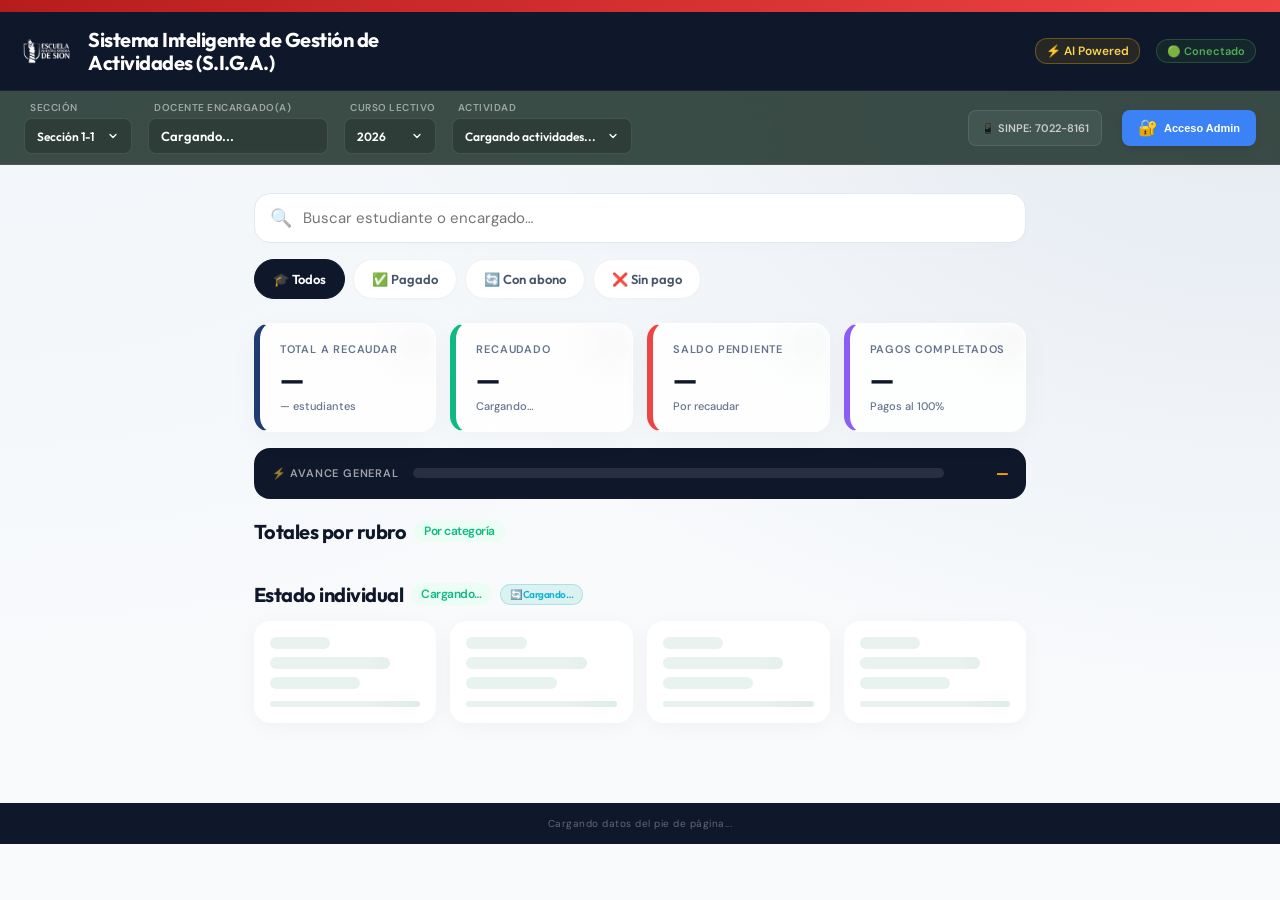
==== commit 783bd06a: "Fix UI: Hide login btn on admin mode fix mobile header overlap" ====
--- a/index.html
+++ b/index.html
@@ -9,10 +9,11 @@
 <link href="https://fonts.googleapis.com/css2?family=Outfit:wght@300;400;500;600;700;800;900&family=DM+Sans:opsz,wght@9..40,400;9..40,500;9..40,600;9..40,700&family=JetBrains+Mono:wght@400;600&display=swap" rel="stylesheet">
 
 
-<link rel='stylesheet' href='./css/main.css?v=2.0.16'>
+<link rel='stylesheet' href='./css/main.css?v=2.0.18'>
 <script src='https://accounts.google.com/gsi/client' async defer></script>
 <script src='https://cdn.jsdelivr.net/npm/sweetalert2@11'></script>
-<script src='./js/main.js?v=2.0.16' defer></script>
+<script src='./js/main.js?v=2.0.18' defer></script>
+  <script src='https://cdn.jsdelivr.net/npm/chart.js'></script>
 </head>
 <body>
 
@@ -32,7 +33,7 @@
     <div class="logo-wrap" style="display:flex;align-items:center;gap:10px;">
       <div class="logo-icon"><img src="escudo_white.png" alt="Sión" style="height:64px; object-fit:contain; margin-right:8px;"></div>
       <div style="display:flex; flex-direction:column; justify-content:center;">
-        <div class="header-title" style="font-size:20px;font-weight:700;letter-spacing:-0.5px; white-space:nowrap; color:#fff;">Sistema Inteligente de Gestión de Actividades (S.I.G.A.)</div>
+        <div class="header-title" style="font-size:20px;font-weight:700;letter-spacing:-0.5px; color:#fff;">Sistema Inteligente de Gestión de Actividades (S.I.G.A.)</div>
         
       </div>
     </div>
@@ -264,6 +265,7 @@
         <div class="admin-tab" onclick="setAdminTab('reports')" id="atab-reports" style="padding:8px 12px; font-size:12px;">📊 Resumen/Ingresos</div>
         <div class="admin-tab" onclick="setAdminTab('rejected')" id="atab-rejected" style="padding:8px 12px; font-size:12px;">❌ Rechazados</div>
         <div class="admin-tab" onclick="setAdminTab('egresos')" id="atab-egresos" style="padding:8px 12px; font-size:12px;">💸 Egresos</div>
+        <div class="admin-tab" onclick="setAdminTab('milestones')" id="atab-milestones" style="padding:8px 12px; font-size:12px; background:#e11d48; color:white;">⏰ Cintillo / Cronograma</div>
         <div class="admin-tab" onclick="setAdminTab('settings')" id="atab-settings" style="padding:8px 12px; font-size:12px; background:#4a148c; color:white;">⚙️ Config. Actividades</div>
       </div>
   
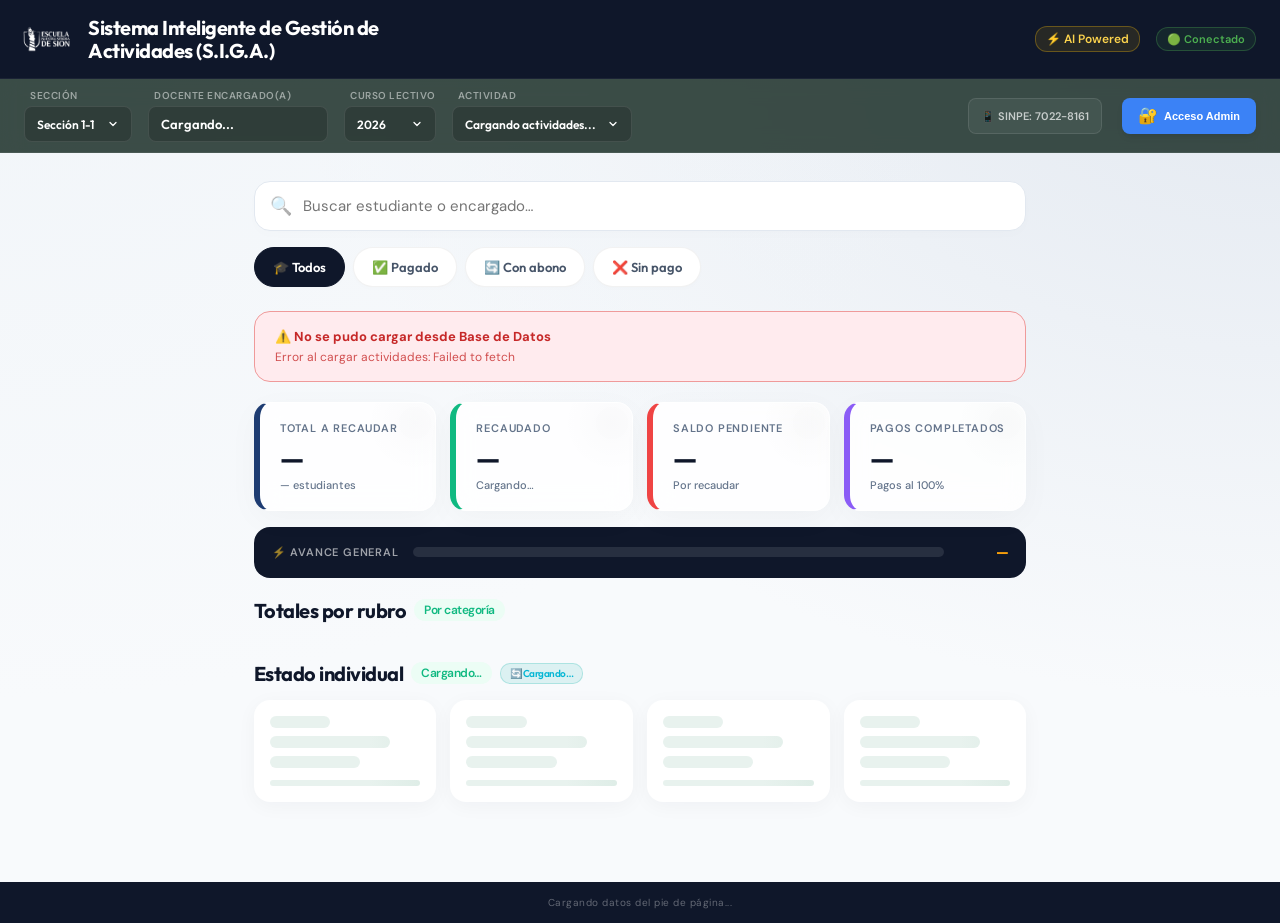
==== commit 6c1ebe1e: "Implement Frontend: Student Management UI, Custom Quota Modals, and API integrations" ====
--- a/index.html
+++ b/index.html
@@ -269,8 +269,37 @@
         <div class="admin-tab" onclick="setAdminTab('settings')" id="atab-settings" style="padding:8px 12px; font-size:12px; background:#4a148c; color:white;">⚙️ Config. Actividades</div>
       </div>
   
-    </div>
+      <div class="admin-tab" onclick="setAdminTab('students')" id="atab-students" style="padding:8px 12px; font-size:12px; background:#10b981; color:white;">?? GestiA3n Estudiantes</div>
+      </div>
     <div class="admin-panel-body">
+      
+      <div id="admin-students-view" style="display:none;">
+        <h4 style="color:#10b981;margin-bottom:15px; border-bottom:1px solid #333; padding-bottom:10px;">GestiA3n de Estudiantes</h4>
+        <div style="display:flex; justify-content:space-between; margin-bottom:15px;">
+           <button class="btn" style="background:#10b981;color:white;" onclick="openStudentModal()">+ Nuevo Estudiante</button>
+           <button class="btn btn-secondary" onclick="loadStudentsAdmin()">?? Recargar Lista</button>
+        </div>
+        
+        <div class="table-responsive">
+          <table style="width:100%;border-collapse:collapse;color:#fff;font-size:12px;text-align:left;">
+            <thead>
+              <tr style="background:#222;border-bottom:1px solid #333;">
+                <th style="padding:10px;">#</th>
+                <th style="padding:10px;">Cdula</th>
+                <th style="padding:10px;">Nombre</th>
+                <th style="padding:10px;">Gnero</th>
+                <th style="padding:10px;">Hermanos</th>
+                <th style="padding:10px;">Nacimiento</th>
+                <th style="padding:10px;text-align:center;">Acciones</th>
+              </tr>
+            </thead>
+            <tbody id="adminStudentsTbody">
+              <tr><td colspan="7" style="text-align:center;padding:15px;">Cargando estudiantes...</td></tr>
+            </tbody>
+          </table>
+        </div>
+      </div>
+
       <div id="admin-pending-view">
         <div id="auto-approved-section"></div>
         <div id="pending-list"><div class="admin-loading"><div class="admin-dots"><span></span><span></span><span></span></div></div></div>
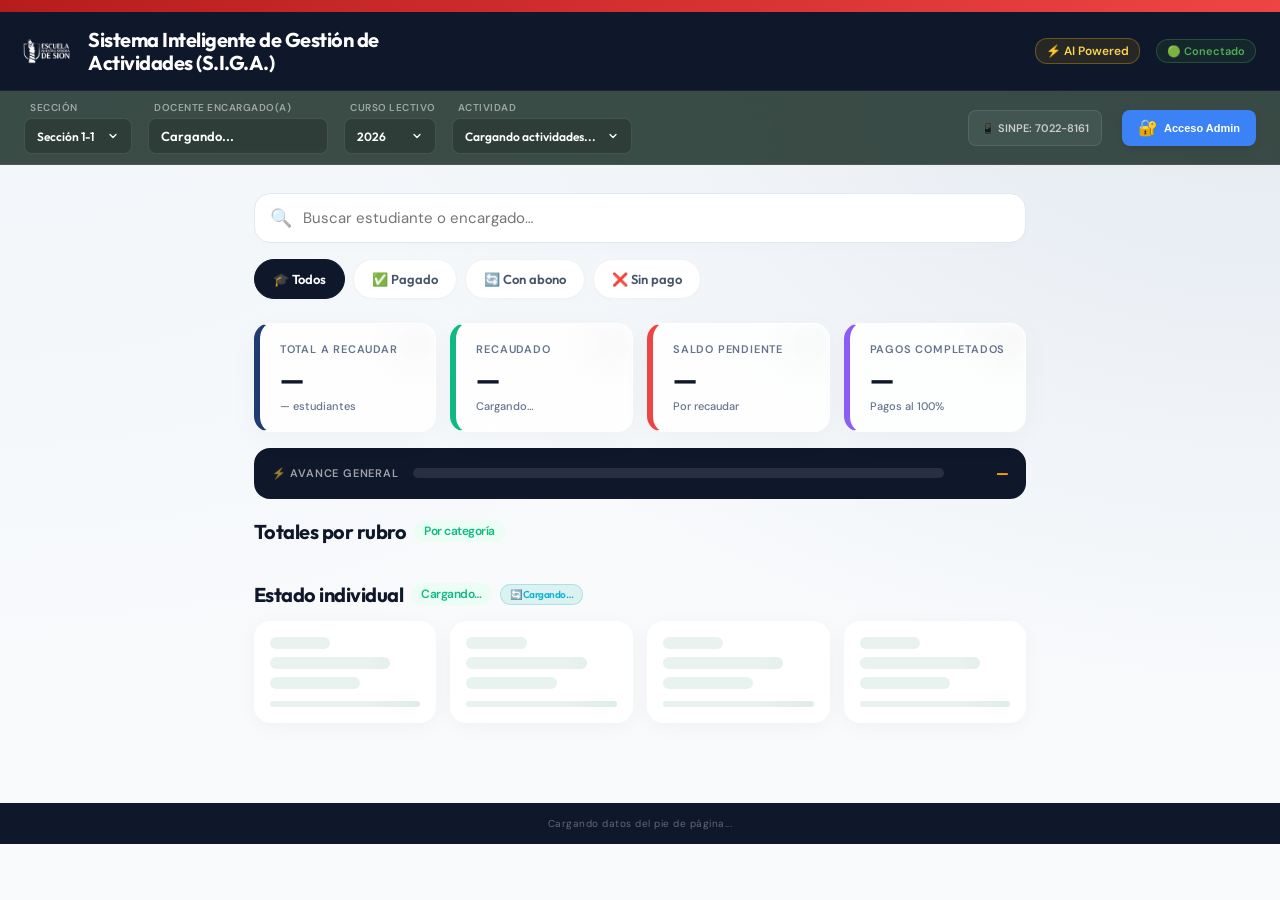
==== commit f5efe9e9: "Fix UI bugs: Editar modal, Config Actividades, and UI styling" ====
--- a/index.html
+++ b/index.html
@@ -267,27 +267,26 @@
         <div class="admin-tab" onclick="setAdminTab('egresos')" id="atab-egresos" style="padding:8px 12px; font-size:12px;">💸 Egresos</div>
         <div class="admin-tab" onclick="setAdminTab('milestones')" id="atab-milestones" style="padding:8px 12px; font-size:12px; background:#e11d48; color:white;">⏰ Cintillo / Cronograma</div>
         <div class="admin-tab" onclick="setAdminTab('settings')" id="atab-settings" style="padding:8px 12px; font-size:12px; background:#4a148c; color:white;">⚙️ Config. Actividades</div>
-      </div>
-  
-      <div class="admin-tab" onclick="setAdminTab('students')" id="atab-students" style="padding:8px 12px; font-size:12px; background:#10b981; color:white;">?? GestiA3n Estudiantes</div>
-      </div>
+        <div class="admin-tab" onclick="setAdminTab('students')" id="atab-students" style="padding:8px 12px; font-size:12px; background:#10b981; color:white;">🧑‍🎓 Gestión Estudiantes</div>
+      </div>
+    </div>
     <div class="admin-panel-body">
       
       <div id="admin-students-view" style="display:none;">
-        <h4 style="color:#10b981;margin-bottom:15px; border-bottom:1px solid #333; padding-bottom:10px;">GestiA3n de Estudiantes</h4>
-        <div style="display:flex; justify-content:space-between; margin-bottom:15px;">
-           <button class="btn" style="background:#10b981;color:white;" onclick="openStudentModal()">+ Nuevo Estudiante</button>
-           <button class="btn btn-secondary" onclick="loadStudentsAdmin()">?? Recargar Lista</button>
+        <h4 style="color:#10b981;margin-bottom:15px; border-bottom:1px solid #333; padding-bottom:10px;">Gestión de Estudiantes</h4>
+        <div style="display:flex; justify-content:flex-end; gap:10px; margin-bottom:15px;">
+           <button class="btn btn-secondary" onclick="loadStudentsAdmin()">🔄 Recargar Lista</button>
+           <button class="btn" style="background:#10b981;color:white;font-weight:bold;" onclick="openStudentModal()">+ Nuevo Estudiante</button>
         </div>
         
         <div class="table-responsive">
-          <table style="width:100%;border-collapse:collapse;color:#fff;font-size:12px;text-align:left;">
+          <table style="width:100%;border-collapse:collapse;color:#333;font-size:12px;text-align:left;">
             <thead>
               <tr style="background:#222;border-bottom:1px solid #333;">
                 <th style="padding:10px;">#</th>
-                <th style="padding:10px;">Cdula</th>
+                <th style="padding:10px;">Cédula</th>
                 <th style="padding:10px;">Nombre</th>
-                <th style="padding:10px;">Gnero</th>
+                <th style="padding:10px;">Género</th>
                 <th style="padding:10px;">Hermanos</th>
                 <th style="padding:10px;">Nacimiento</th>
                 <th style="padding:10px;text-align:center;">Acciones</th>
@@ -652,6 +651,111 @@
 </div>
 
 
+
+  <!-- MODAL ESTUDIANTE -->
+  <div class="modal-overlay" id="studentModal" style="display:none; z-index:9999;">
+    <div class="modal-content" style="max-width:500px;">
+      <div class="modal-header">
+        <h3 id="studentModalTitle" style="color:#10b981;">Añadir Estudiante</h3>
+        <button class="btn btn-secondary" onclick="closeStudentModal()">X</button>
+      </div>
+      <div class="modal-body">
+        <input type="hidden" id="studId">
+        <div class="form-group">
+          <label>Nombre Completo (Apellidos y Nombres)</label>
+          <input type="text" id="studNombre" class="form-control" placeholder="Ej. Márquez Báker María Jesús" required>
+        </div>
+        <div style="display:flex; gap:10px;">
+          <div class="form-group" style="flex:1;">
+            <label>Cédula</label>
+            <input type="text" id="studCedula" class="form-control" placeholder="Ej. 1-1234-5678">
+          </div>
+          <div class="form-group" style="flex:1;">
+            <label>Fecha Nacimiento</label>
+            <input type="date" id="studNacimiento" class="form-control">
+          </div>
+        </div>
+        <div style="display:flex; gap:10px;">
+          <div class="form-group" style="flex:1;">
+            <label>Género</label>
+            <select id="studGenero" class="form-control">
+              <option value="Niño">Niño (Varón)</option>
+              <option value="Niña">Niña (Mujer)</option>
+            </select>
+          </div>
+          <div class="form-group" style="flex:1; display:flex; align-items:center; justify-content:center; gap:10px; padding-top:20px;">
+            <input type="checkbox" id="studHermano" style="width:20px;height:20px;">
+            <label for="studHermano" style="margin:0;cursor:pointer;">👦👧 Tiene Hermano(s)</label>
+          </div>
+        </div>
+        <div class="form-group">
+          <label>Nombre del Padre</label>
+          <input type="text" id="studPadre" class="form-control">
+        </div>
+        <div class="form-group">
+          <label>Nombre de la Madre</label>
+          <input type="text" id="studMadre" class="form-control">
+        </div>
+      </div>
+      <div class="modal-footer" style="display:flex; justify-content:space-between; width:100%;">
+        
+        <div style="display:flex; gap:10px;">
+          <button class="btn btn-secondary" onclick="closeStudentModal()">Cancelar</button>
+          <button class="btn btn-success" style="background:#10b981;" onclick="saveStudent()">Guardar</button>
+        </div>
+      </div>
+    </div>
+  </div>
+
+
+  <!-- MODAL CUOTA ESPECIAL -->
+  <div class="modal-overlay" id="cuotaModal" style="display:none; z-index:9999;">
+    <div class="modal-content" style="max-width:450px;">
+      <div class="modal-header">
+        <h3 style="color:#f59e0b;">⭐ Cuota Especial</h3>
+        <button class="btn btn-secondary" onclick="closeCuotaModal()">X</button>
+      </div>
+      <div class="modal-body">
+        <input type="hidden" id="cuotaEstId">
+        <p style="margin-bottom:15px; font-size:14px; color:#aaa;">Configurando cuota de <strong id="cuotaEstName" style="color:#fff;"></strong> para la actividad actual.</p>
+        
+        <div style="background:#222; padding:15px; border-radius:8px; border:1px solid #333; margin-bottom:15px;">
+           <div style="display:flex; justify-content:space-between; align-items:center;">
+             <label style="margin:0; font-weight:bold;">Estado de Participación</label>
+             <label class="toggle-switch" style="display:flex;align-items:center;gap:10px;cursor:pointer;">
+                <input type="checkbox" id="cuotaParticipa" onchange="toggleCuotaFields()" checked style="width:18px;height:18px;">
+                <span id="cuotaParticipaLabel" style="color:#10b981;font-weight:bold;">Sí Participa</span>
+             </label>
+           </div>
+           <p style="font-size:12px; color:#888; margin-top:5px;">Si desmarcas esta opción, el estudiante quedará exento de la cuota.</p>
+        </div>
+
+        <div id="cuotaFields">
+           <div class="form-group">
+             <label>Monto Personalizado (Opcional)</label>
+             <input type="number" id="cuotaMonto" class="form-control" placeholder="Ej. 15000 (dejar vacío para usar rubros)">
+             <small style="color:#888;">Si ingresas un monto aquí, ignorará el desglose compuesto.</small>
+           </div>
+           
+           <div class="form-group" id="cuotaRubrosContainer" style="display:none; border-top:1px solid #333; padding-top:15px; margin-top:10px;">
+             <label>Ajuste de Rubros (Desglose)</label>
+             <div id="cuotaRubrosList"></div>
+           </div>
+        </div>
+
+        <div class="form-group" style="margin-top:15px;">
+          <label>Motivo / Observación</label>
+          <input type="text" id="cuotaMotivo" class="form-control" placeholder="Ej. Pago doble por excepción">
+        </div>
+
+      </div>
+      <div class="modal-footer">
+        <button class="btn btn-secondary" onclick="closeCuotaModal()">Cancelar</button>
+        <button class="btn btn-success" style="background:#f59e0b;" onclick="saveCuotaEspecial()">Guardar Cuota</button>
+      </div>
+    </div>
+  </div>
+
 <!-- SAGA LOGIN MODAL -->
 <div class="modal-overlay" id="loginModal" style="display:none; z-index:9999;">
   <div class="modal-content" style="max-width: 350px;">
@@ -672,5 +776,6 @@
 </div>
 
 </div>
+<script src="js/main.js?v=20260625_1"></script>
 </body>
 </html>
--- a/css/main.css
+++ b/css/main.css
@@ -921,3 +921,18 @@
 }
 /* Hide the old header */
 .header { display: none !important; }
+
+/* FIXES APLICADOS */
+.swal-high-zindex {
+  z-index: 999999 !important;
+}
+
+#adminStudentsTbody td {
+  white-space: nowrap;
+}
+
+#adminStudentsTbody .btn-sm {
+  min-width: 65px;
+  display: inline-block;
+  text-align: center;
+}
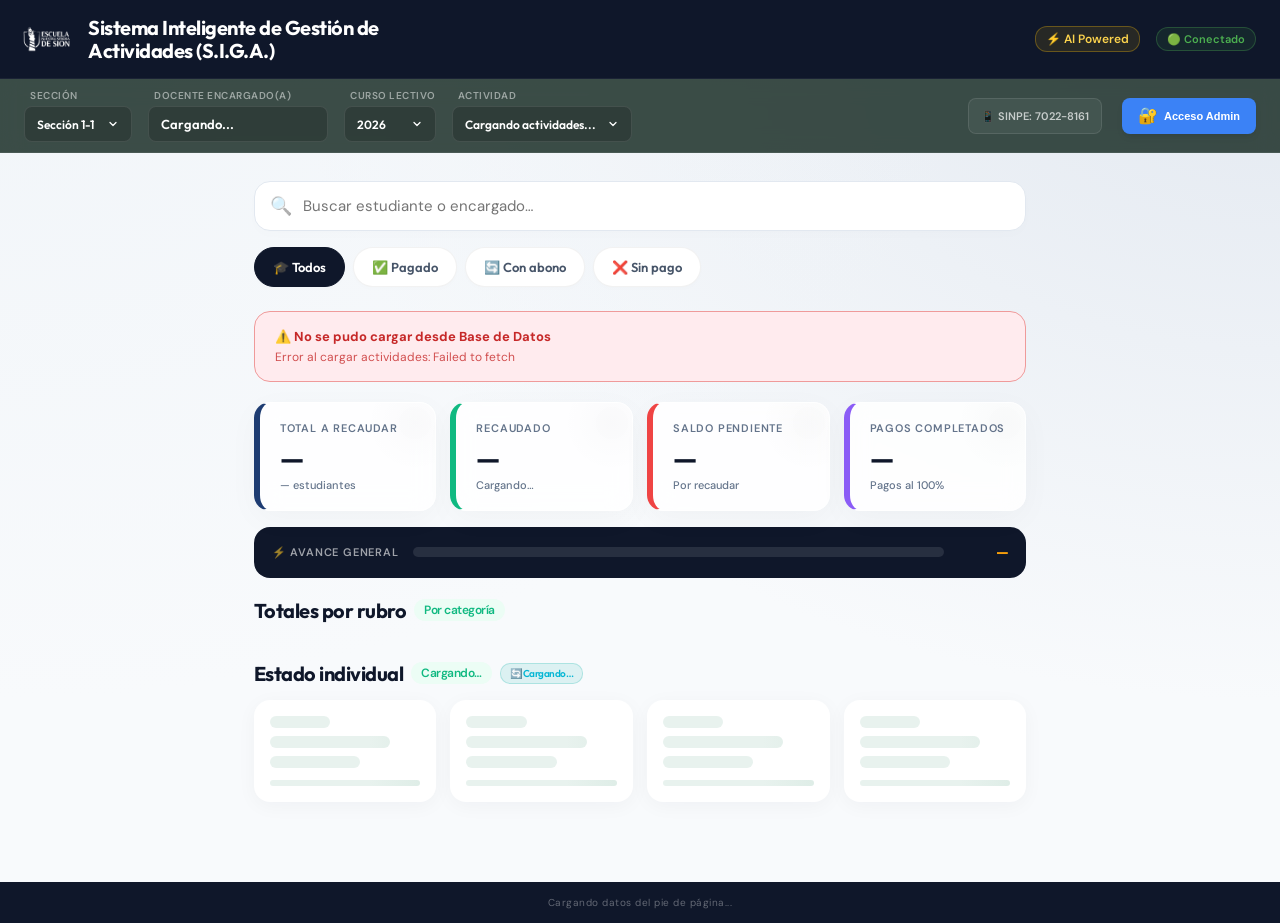
==== commit a6cf7352: "Fix modal-content CSS, table headers readability, missing select, and loadPending spinner bug" ====
--- a/index.html
+++ b/index.html
@@ -281,7 +281,7 @@
         
         <div class="table-responsive">
           <table style="width:100%;border-collapse:collapse;color:#333;font-size:12px;text-align:left;">
-            <thead>
+            <thead style="color:#fff;">
               <tr style="background:#222;border-bottom:1px solid #333;">
                 <th style="padding:10px;">#</th>
                 <th style="padding:10px;">Cédula</th>
@@ -388,6 +388,13 @@
           <div style="background:#fff; border:1px solid #e2e8f0; border-radius:16px; padding:20px; box-shadow:0 4px 12px rgba(15,23,42,0.02);">
             <h4 style="margin-top:0;color:#0f172a;font-family:'Outfit',sans-serif;font-weight:700;margin-bottom:15px;display:flex;align-items:center;gap:8px;">🏫 Crear o Actualizar Sección</h4>
             
+            <div style="display:flex; flex-direction:column; gap:12px; margin-bottom:15px;">
+              <label style="font-size:11px; font-weight:600; color:#475569; text-transform:uppercase;">SELECCIONAR SECCIÓN EXISTENTE (OPCIONAL)</label>
+              <select id="edit-sec-select" onchange="loadSeccionForEdit(this.value)" style="padding:10px; border:1px solid #e2e8f0; border-radius:10px; font-size:13px; outline:none; background:white;">
+                <option value="">-- Crear una Nueva Sección --</option>
+              </select>
+            </div>
+            
             <div style="display:flex; flex-direction:column; gap:12px;">
               <div style="display:grid; grid-template-columns:1fr 1fr; gap:12px;">
                 <div style="display:flex; flex-direction:column; gap:4px;">
@@ -776,6 +783,6 @@
 </div>
 
 </div>
-<script src="js/main.js?v=20260625_1"></script>
+<script src="js/main.js?v=20260626_2"></script>
 </body>
 </html>
--- a/css/main.css
+++ b/css/main.css
@@ -936,3 +936,4 @@
   display: inline-block;
   text-align: center;
 }
+.modal-content { background: #1e293b; border-radius: 24px; padding: 24px; width: 100%; max-height: 90vh; overflow-y: auto; position: relative; box-shadow: 0 20px 60px rgba(0,0,0,0.5); transform: translateY(40px); transition: transform 0.35s cubic-bezier(0.34, 1.3, 0.64, 1); } .modal-overlay.open .modal-content { transform: translateY(0); }
